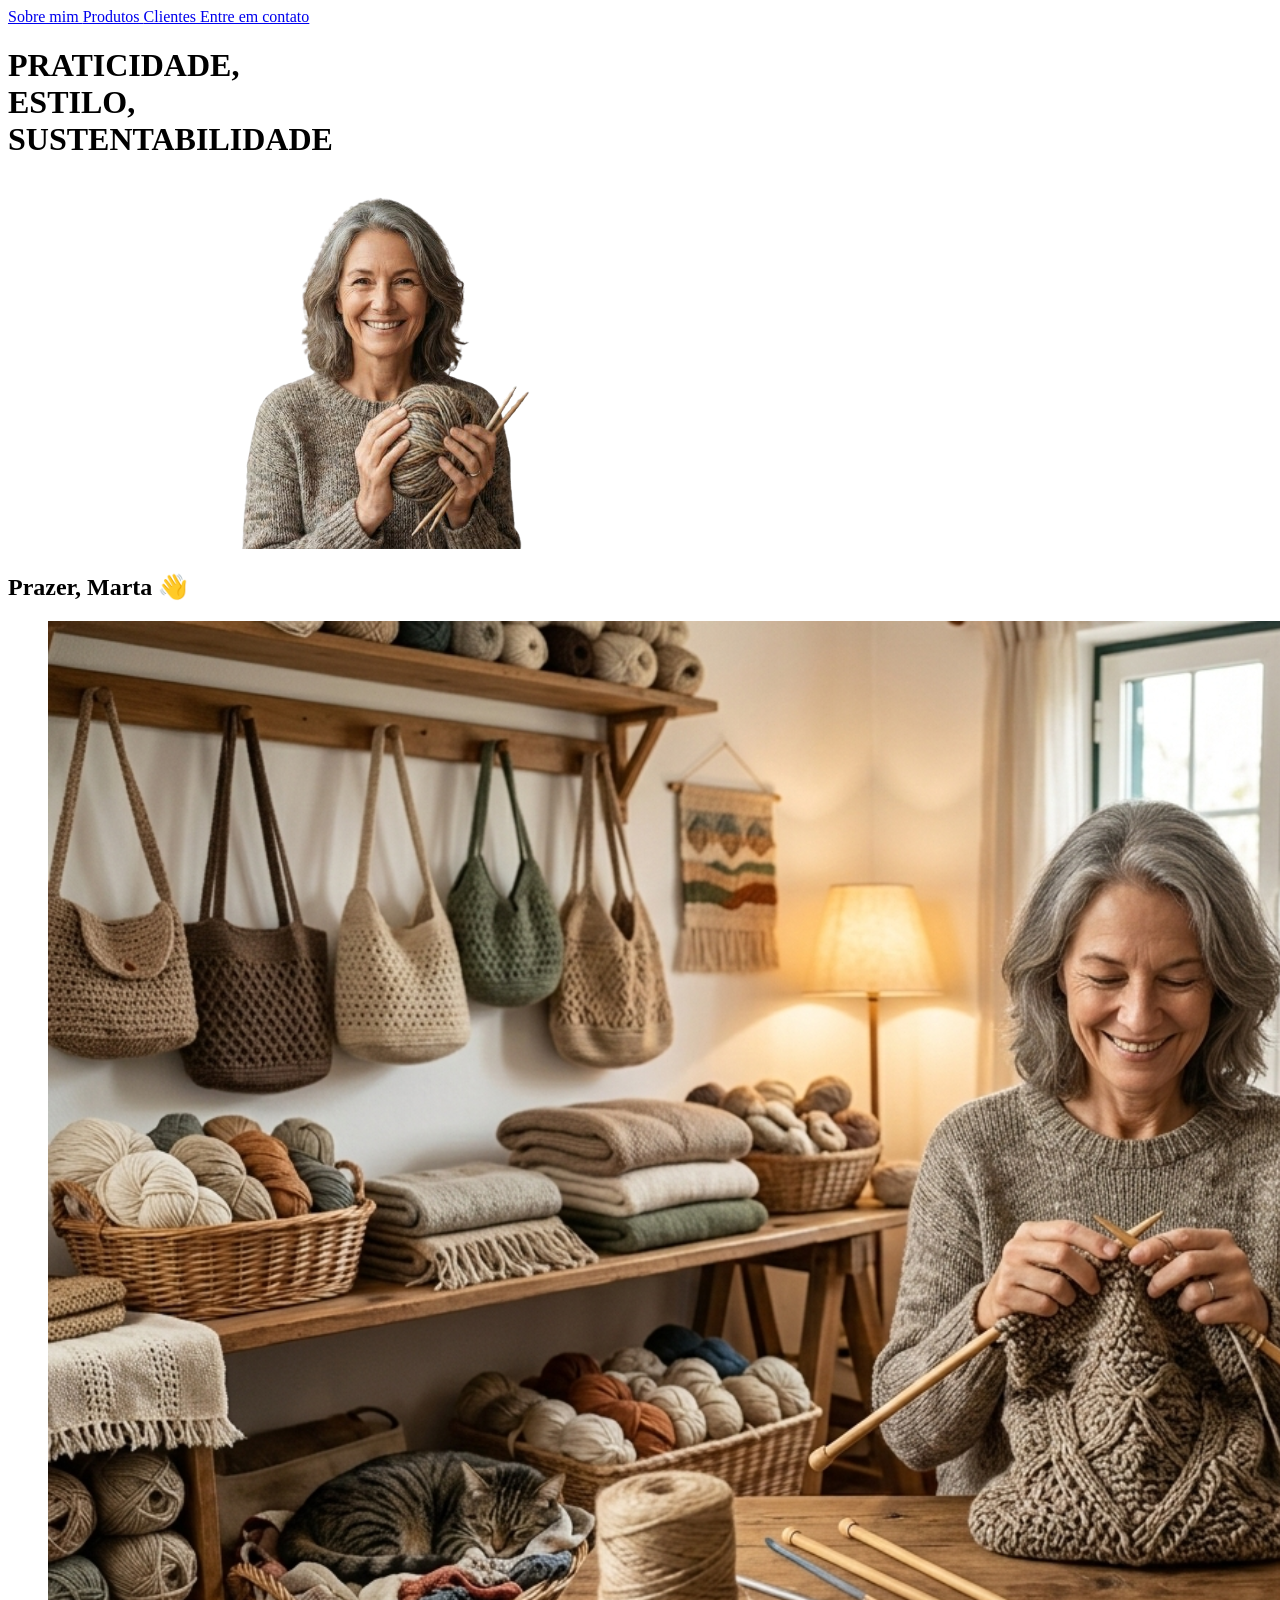
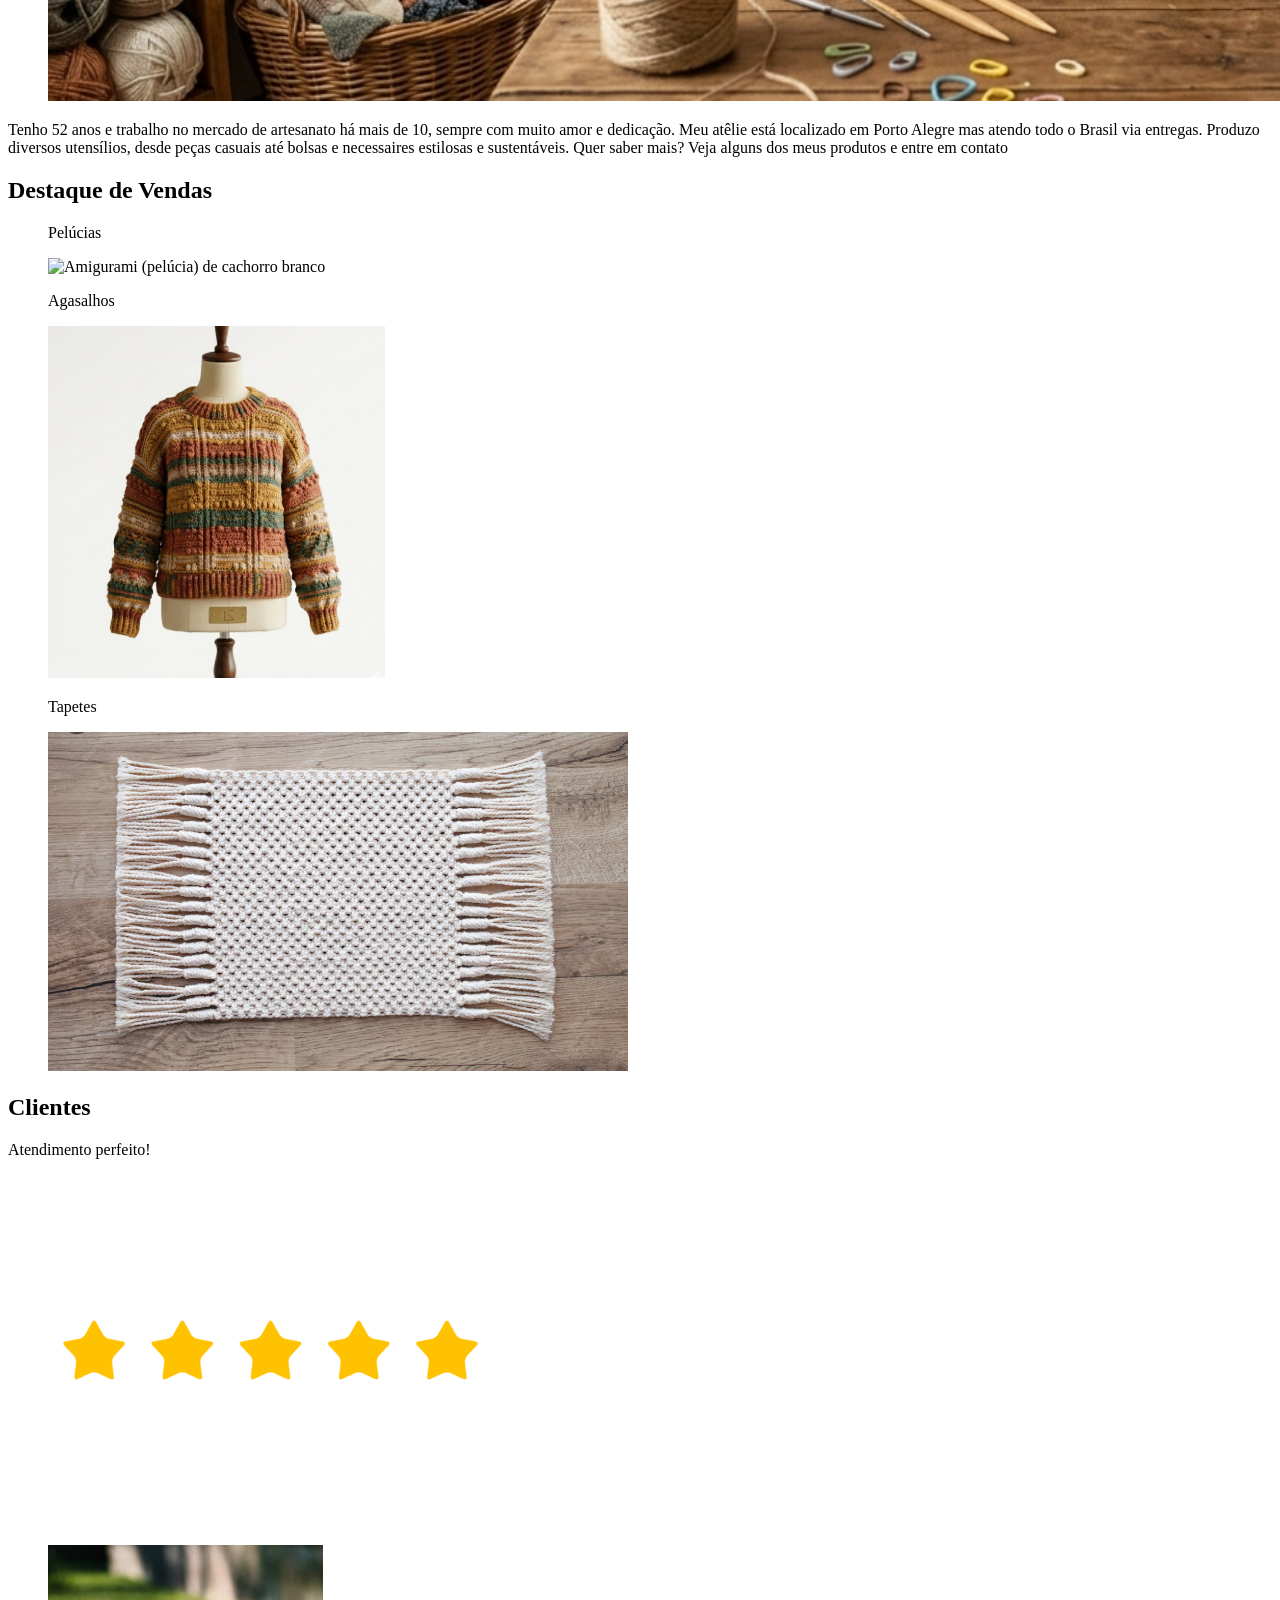
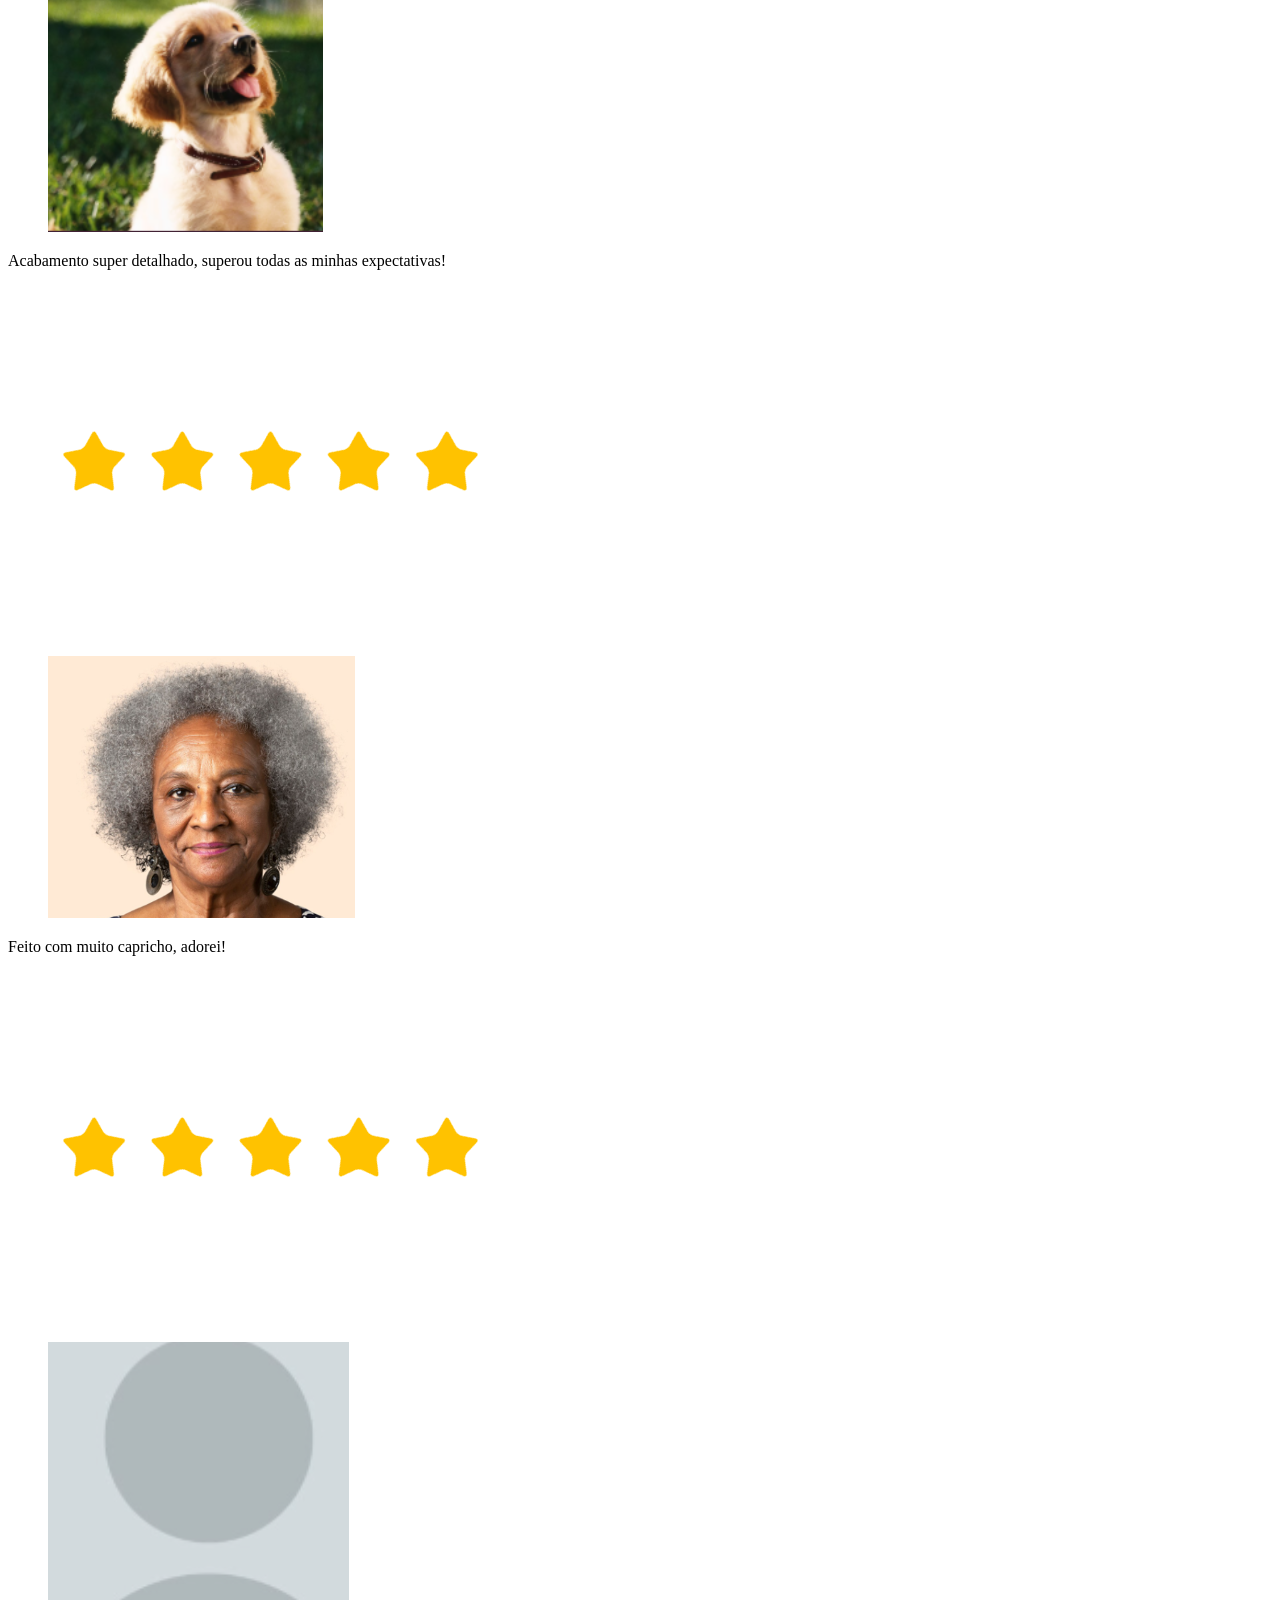
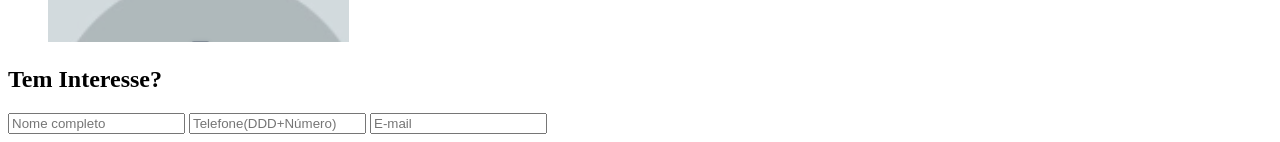
==== index.html @ ae4726f1 "Add files via upload" ====
<!DOCTYPE html>
<html lang="pt-br">
<head>
    <link rel="stylesheet" href="style.css">
    <meta charset="UTF-8">
    <meta name="viewport" content="width=device-width, initial-scale=1.0">
    <title>Site produtos Artesanais</title>
</head>
<body>
    <header class="opções">
        <nav class="menu">
            <a href="#sobre-mim"> Sobre mim </a>
            <a href="#produtos"> Produtos </a>
            <a href="#clientes"> Clientes </a>
            <a href="#contato"> Entre em contato </a>
        </nav>       
        <h1>PRATICIDADE,<br>
            ESTILO, <br>
            SUSTENTABILIDADE
        </h1>
    <figure>
        <img src="img/marta.png" 
        alt="Marta, senhora de idade de aproximadamente 50 anos, com um novelo de lã em mãos">
    </figure>
    </header>

    <section id="sobre-mim">
        <h1>Prazer, Marta 👋</h1>
        <figure>
            <img src="img/marta-atelie.png"
            alt="Marta, senhora de idade de aproximadamente 50 anos em seu atelie">
        </figure>
        <p>
            Tenho 52 anos e trabalho no mercado de artesanato há mais de 10, sempre com muito amor e dedicação.
            Meu atêlie está localizado em Porto Alegre mas atendo todo o Brasil via entregas.
            Produzo diversos utensílios, desde peças casuais até bolsas e necessaires estilosas e sustentáveis.
            Quer saber mais? Veja alguns dos meus produtos e entre em contato
        </p>
    </section>

    <section id="produtos">
        <h1>Destaque de Vendas</h1>
        <div>
            <figure>
                <p>Pelúcias</p>
                <img src="img/amigurumi.jpg" alt="Amigurami (pelúcia) de cachorro branco">
            </figure>
        </div>
        <div>
            <figure>
                <p>Agasalhos</p>
                <img src="img/sueter.png" alt="sueter de lã marrom, verde e branco, com algumas listras">
            </figure>
        </div>
        <div>
            <figure>
                <p>Tapetes</p>
                <img src="img/tapete.png" alt="tapete branco">
            </figure>
        </div>
    </section>

    <section id="clientes">
        <h1>Clientes</h1>
        <div>
           <p>Atendimento perfeito!</p>
           <img src="img/5 estrelas.png" alt="5 estrelas enfileiradas">
           <figure>
            <img src="img/cliente_1.png" alt="cachorro de pequeno porte com a lingua pra fora">
           </figure>
        </div>
        <div>
           <p>Acabamento super detalhado, superou todas as minhas expectativas!</p>
           <img src="img/5 estrelas.png" alt="5 estrelas enfileiradas">
           <figure>
            <img src="img/cliente_2.png" alt="senhora de idade negra, com cabelo branco sorrindo">
           </figure>
        </div>
           <p>Feito com muito capricho, adorei!</p>
           <img src="img/5 estrelas.png" alt="5 estrelas enfileiradas">
           <figure>
            <img src="img/cliente_3.png" alt="imagem de usuério desconhecido">
           </figure>
        <div>

        </div>
    </section>

    <section id="contato">
        <h1>Tem Interesse?</h1>
        <div>
        <form action="#">
        <input id="nome" type="text" placeholder="Nome completo">

        <input id="telefone" type="number" placeholder="Telefone(DDD+Número)">

        <input id="email" type="email" placeholder="E-mail">
        </form>
        </div>
    </section>
    
    <script src="main.js"></Script>
</body>
</html>
---- style.css ----
@import url('https://fonts.googleapis.com/css2?family=Poppins:ital,wght@0,100;0,200;0,300;0,400;0,500;0,600;0,700;0,800;0,900;1,100;1,200;1,300;1,400;1,500;1,600;1,700;1,800;1,900&display=swap');
@import url('https://fonts.cdnfonts.com/css/horizon-2');
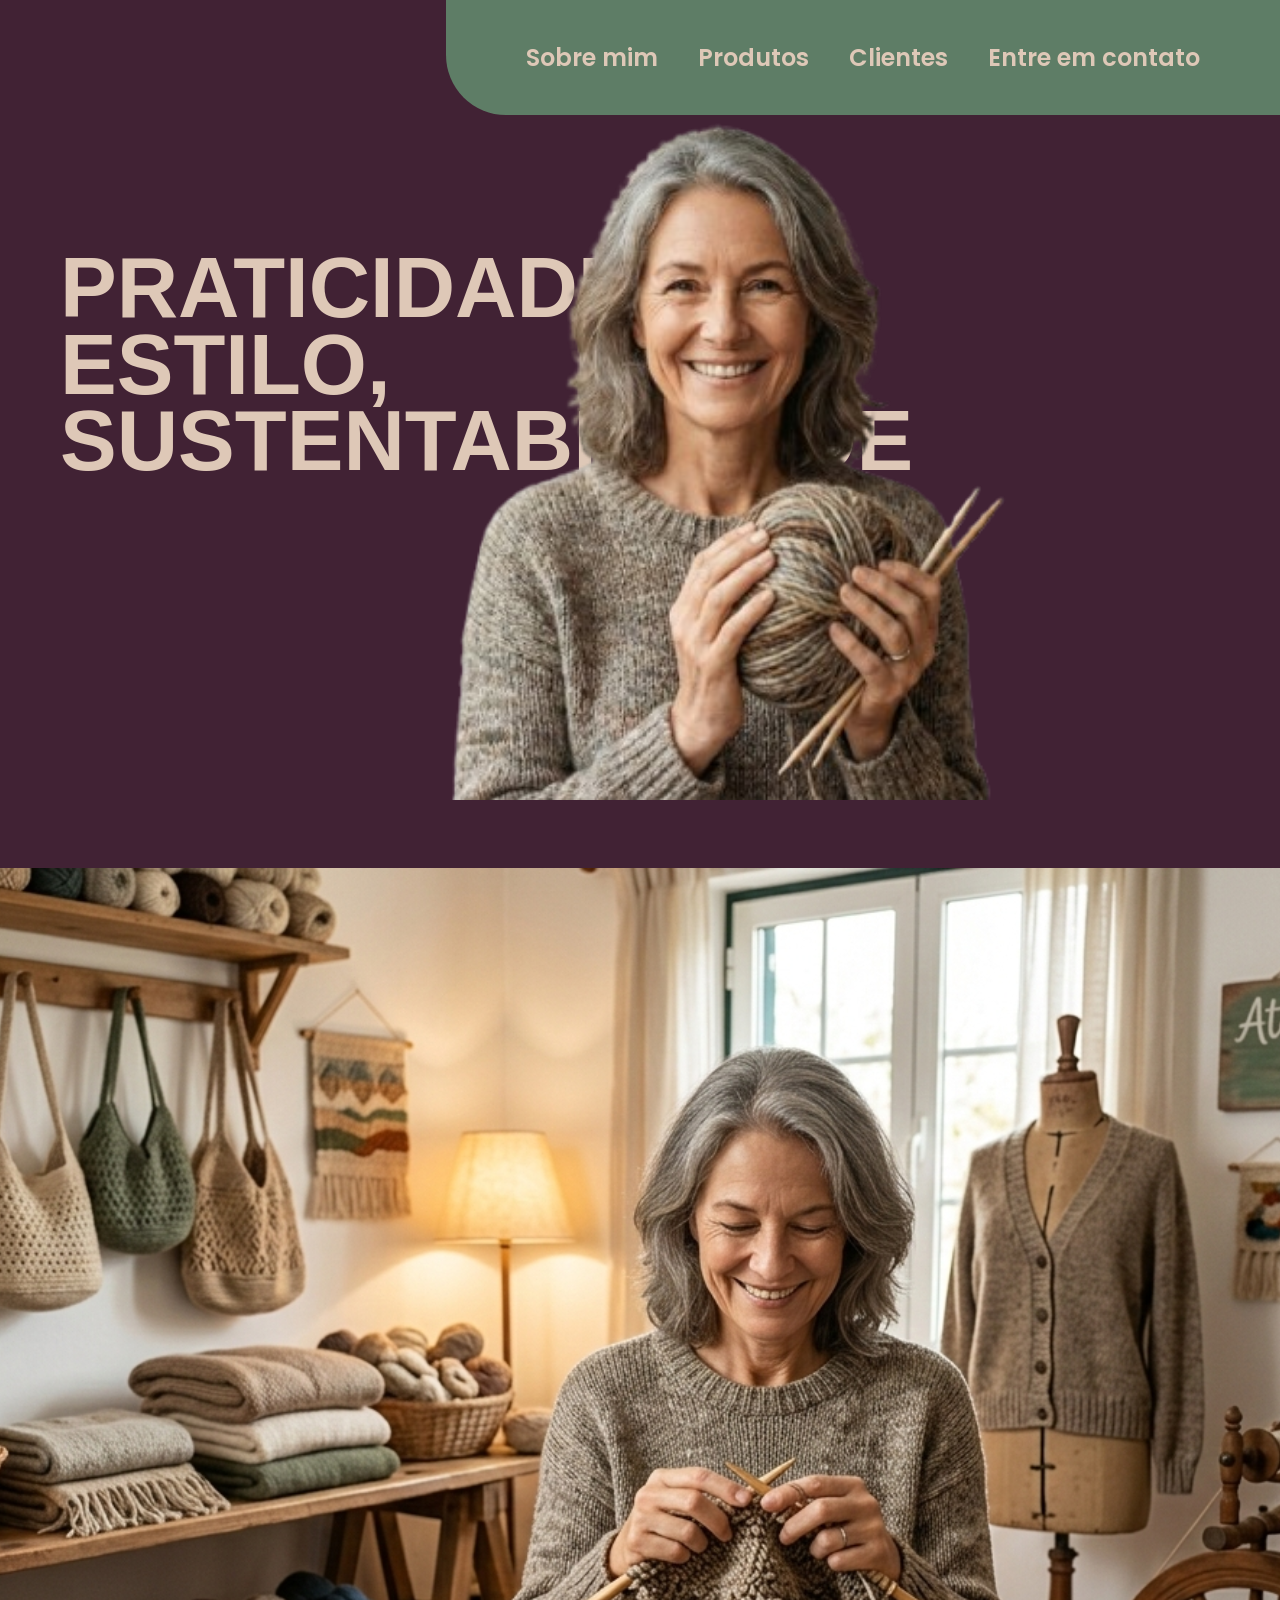
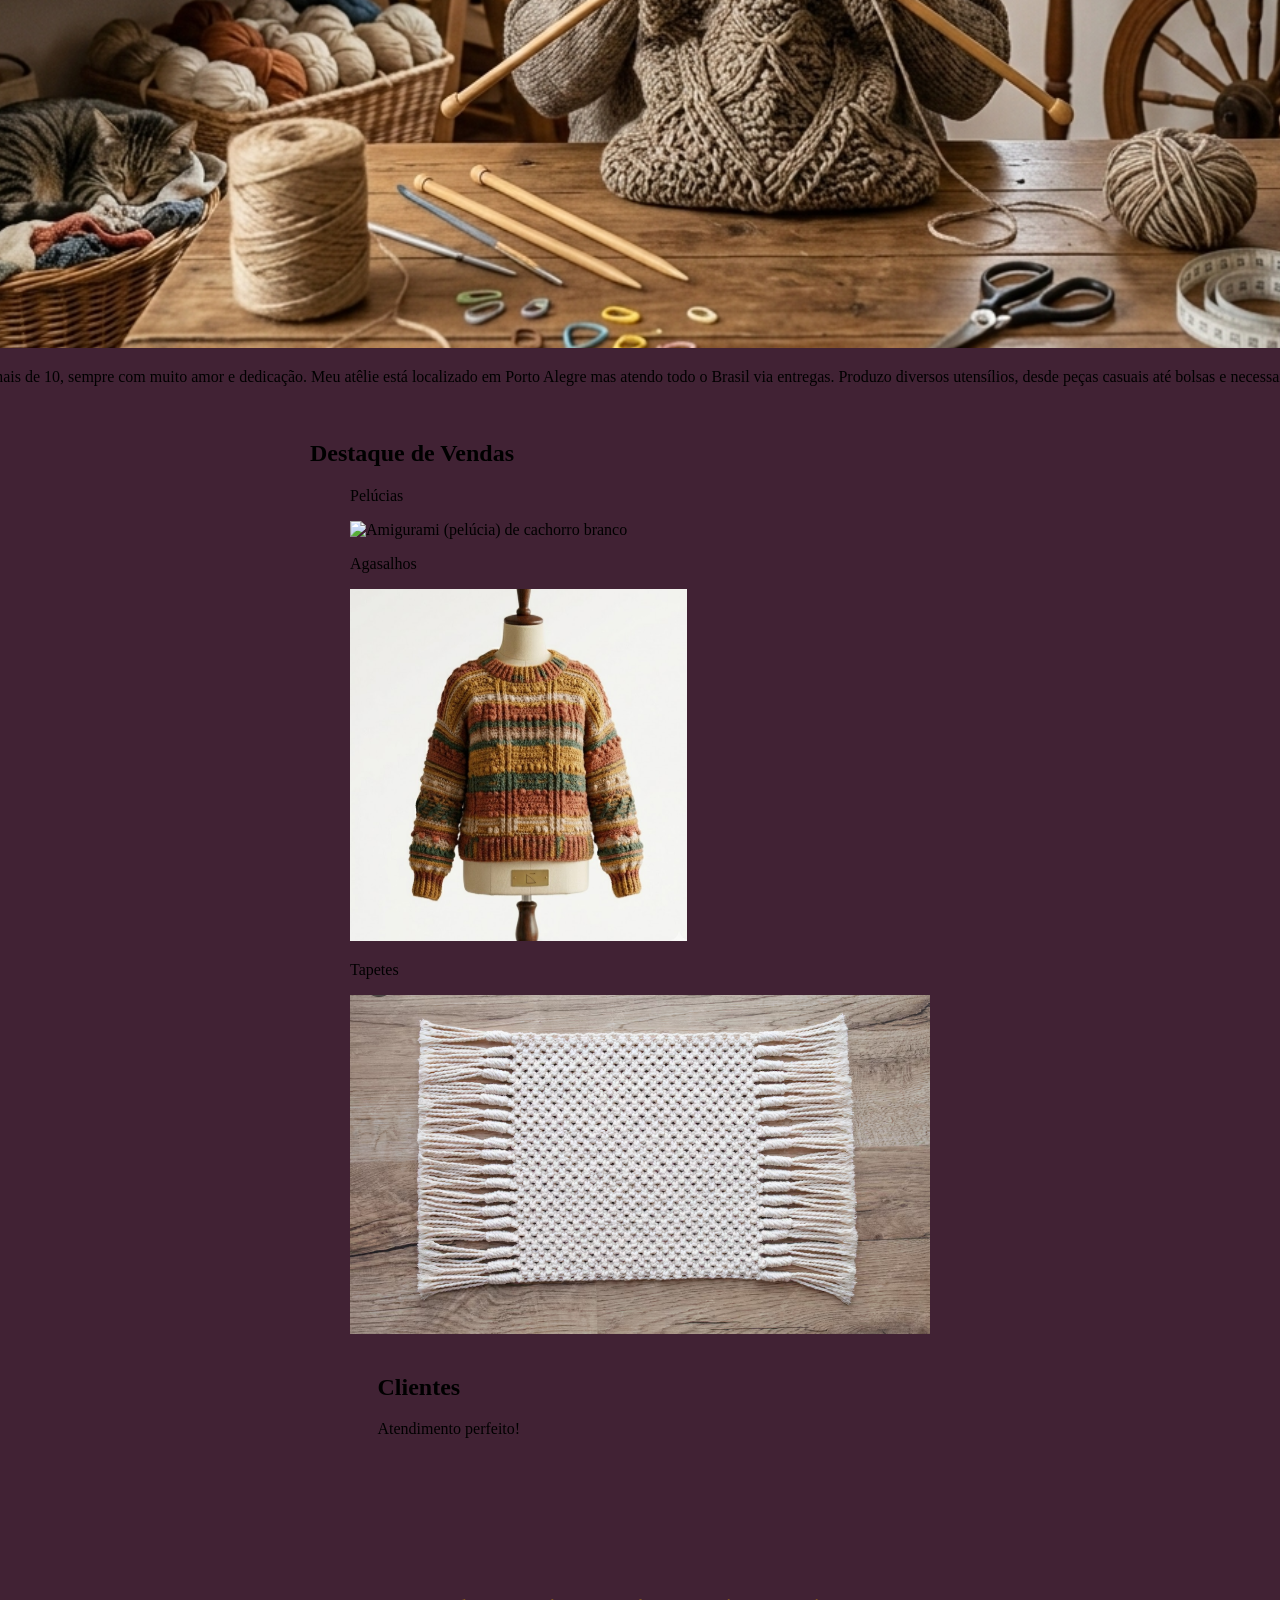
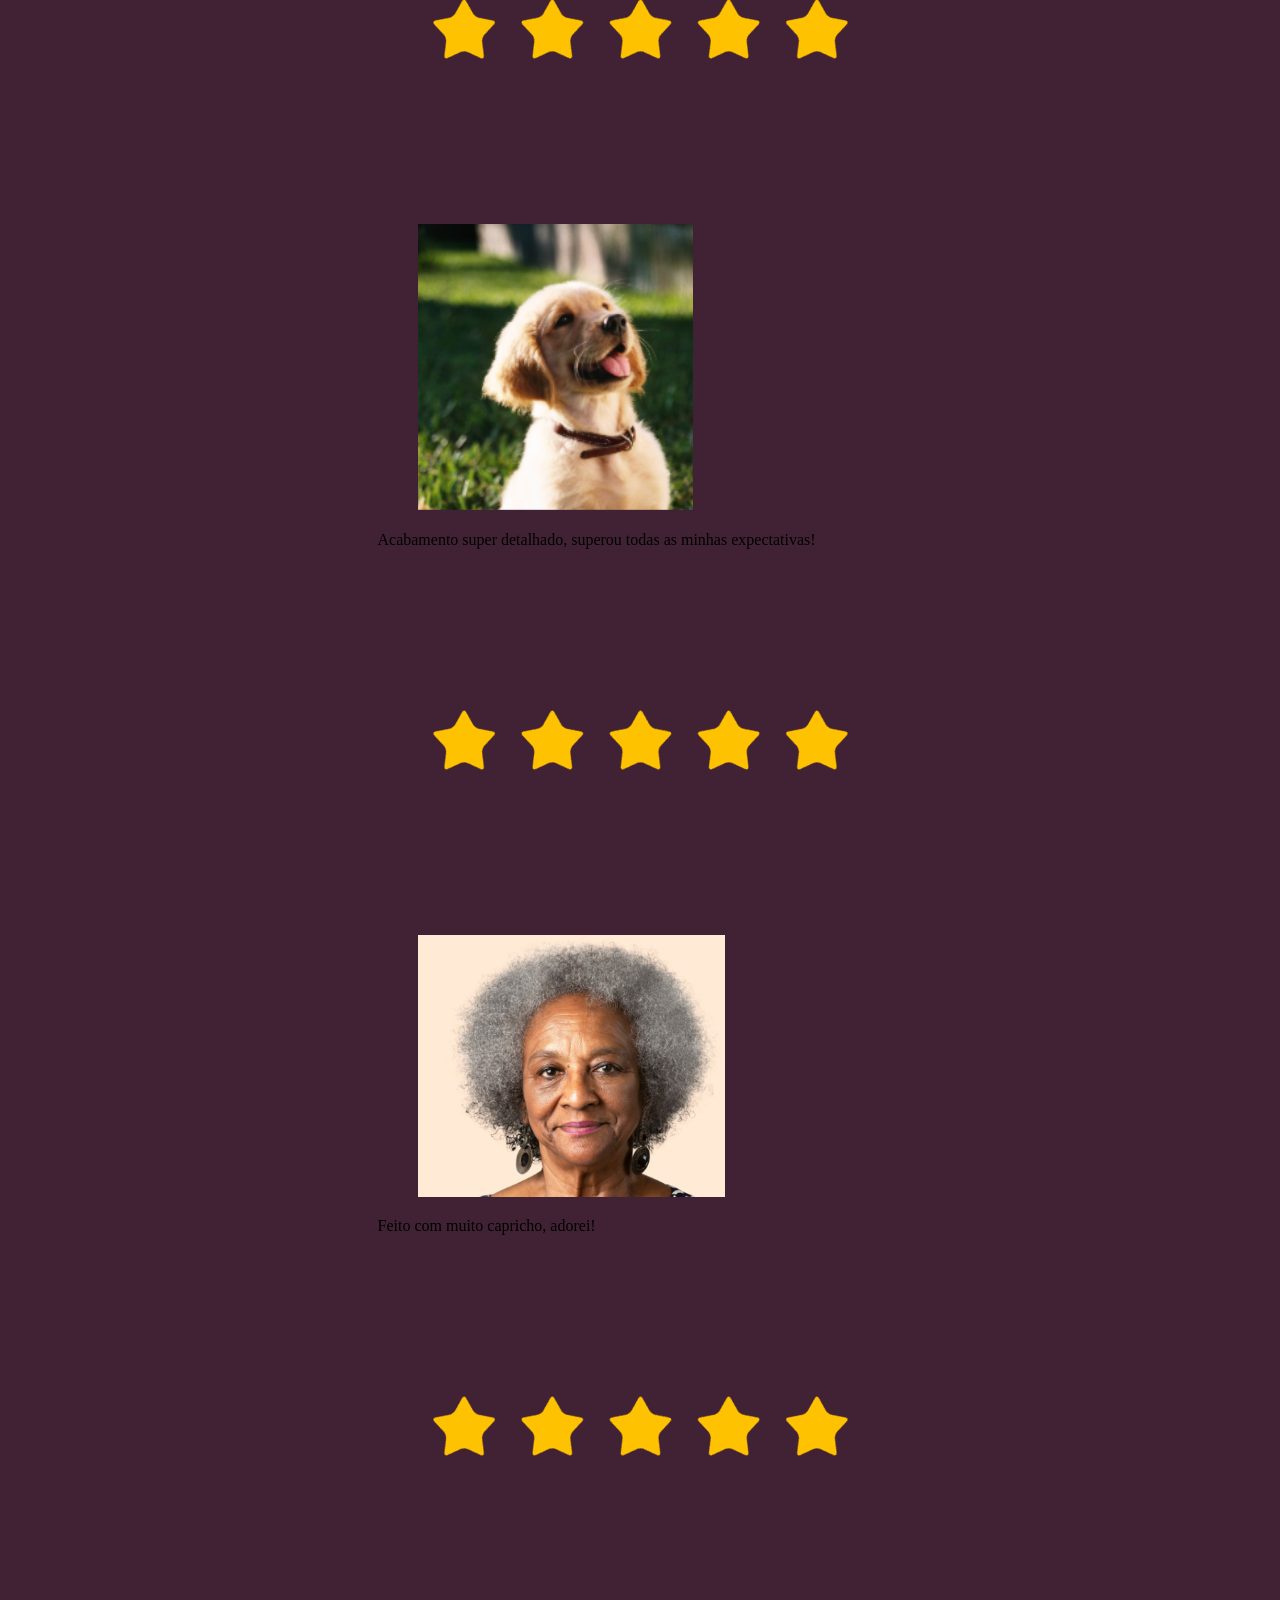
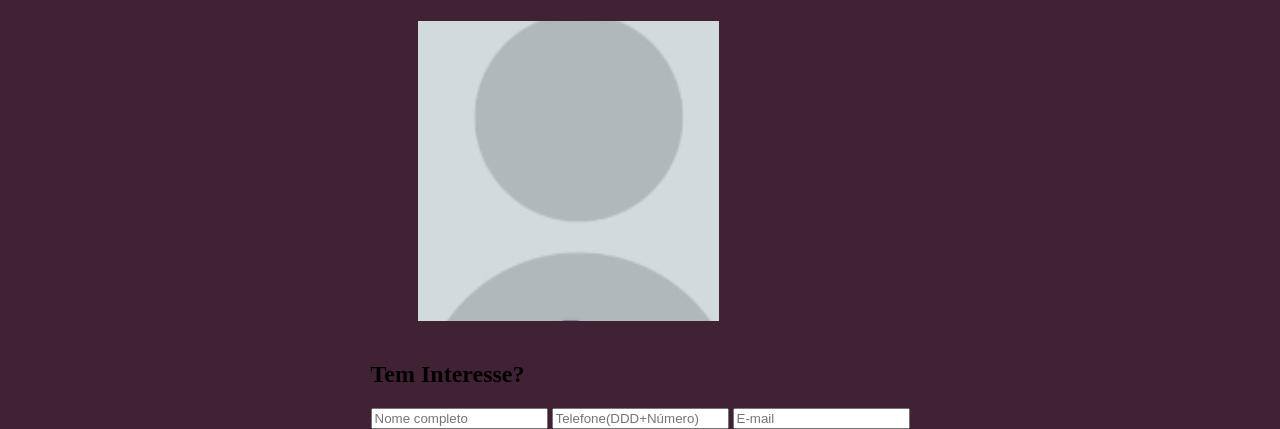
==== commit 5ab0f80e: "Update index.html Updated HTML structure and improved semantic elements." ====
--- a/index.html
+++ b/index.html
@@ -13,92 +13,95 @@
             <a href="#produtos"> Produtos </a>
             <a href="#clientes"> Clientes </a>
             <a href="#contato"> Entre em contato </a>
-        </nav>       
+        </nav>         
         <h1>PRATICIDADE,<br>
             ESTILO, <br>
             SUSTENTABILIDADE
         </h1>
-    <figure>
-        <img src="img/marta.png" 
-        alt="Marta, senhora de idade de aproximadamente 50 anos, com um novelo de lã em mãos">
-    </figure>
+        <figure>
+            <img src="img/marta.png" alt="Marta, senhora de idade de aproximadamente 50 anos, com um novelo de lã em mãos">
+        </figure>
     </header>
 
     <section id="sobre-mim">
-        <h1>Prazer, Marta 👋</h1>
-        <figure>
-            <img src="img/marta-atelie.png"
-            alt="Marta, senhora de idade de aproximadamente 50 anos em seu atelie">
-        </figure>
-        <p>
-            Tenho 52 anos e trabalho no mercado de artesanato há mais de 10, sempre com muito amor e dedicação.
-            Meu atêlie está localizado em Porto Alegre mas atendo todo o Brasil via entregas.
-            Produzo diversos utensílios, desde peças casuais até bolsas e necessaires estilosas e sustentáveis.
-            Quer saber mais? Veja alguns dos meus produtos e entre em contato
-        </p>
+        <div> 
+            <h2>Prazer, Marta 👋</h2>
+            <figure>
+                <img src="img/marta-atelie.png" alt="Marta, senhora de idade de aproximadamente 50 anos em seu atelie">
+            </figure>
+            <p>
+                Tenho 52 anos e trabalho no mercado de artesanato há mais de 10, sempre com muito amor e dedicação. 
+                Meu atêlie está localizado em Porto Alegre mas atendo todo o Brasil via entregas. 
+                Produzo diversos utensílios, desde peças casuais até bolsas e necessaires estilosas e sustentáveis. 
+                Quer saber mais? Veja alguns dos meus produtos e entre em contato.
+            </p>
+        </div>
     </section>
 
     <section id="produtos">
-        <h1>Destaque de Vendas</h1>
-        <div>
-            <figure>
-                <p>Pelúcias</p>
-                <img src="img/amigurumi.jpg" alt="Amigurami (pelúcia) de cachorro branco">
-            </figure>
-        </div>
-        <div>
-            <figure>
-                <p>Agasalhos</p>
-                <img src="img/sueter.png" alt="sueter de lã marrom, verde e branco, com algumas listras">
-            </figure>
-        </div>
-        <div>
-            <figure>
-                <p>Tapetes</p>
-                <img src="img/tapete.png" alt="tapete branco">
-            </figure>
+        <h2>Destaque de Vendas</h2>
+        <div class="container-produtos"> 
+            <div>
+                <figure>
+                    <p>Pelúcias</p>
+                    <img src="img/amigurumi.jpg" alt="Amigurami (pelúcia) de cachorro branco">
+                </figure>
+            </div>
+            <div>
+                <figure>
+                    <p>Agasalhos</p>
+                    <img src="img/sueter.png" alt="sueter de lã marrom, verde e branco, com algumas listras">
+                </figure>
+            </div>
+            <div>
+                <figure>
+                    <p>Tapetes</p>
+                    <img src="img/tapete.png" alt="tapete branco">
+                </figure>
+            </div>
         </div>
     </section>
 
     <section id="clientes">
-        <h1>Clientes</h1>
-        <div>
-           <p>Atendimento perfeito!</p>
-           <img src="img/5 estrelas.png" alt="5 estrelas enfileiradas">
-           <figure>
-            <img src="img/cliente_1.png" alt="cachorro de pequeno porte com a lingua pra fora">
-           </figure>
-        </div>
-        <div>
-           <p>Acabamento super detalhado, superou todas as minhas expectativas!</p>
-           <img src="img/5 estrelas.png" alt="5 estrelas enfileiradas">
-           <figure>
-            <img src="img/cliente_2.png" alt="senhora de idade negra, com cabelo branco sorrindo">
-           </figure>
-        </div>
-           <p>Feito com muito capricho, adorei!</p>
-           <img src="img/5 estrelas.png" alt="5 estrelas enfileiradas">
-           <figure>
-            <img src="img/cliente_3.png" alt="imagem de usuério desconhecido">
-           </figure>
-        <div>
+        <h2>Clientes</h2>
+        <div class="container-depoimentos">
+            <div class="card-cliente">
+               <p>Atendimento perfeito!</p>
+               <img src="img/5 estrelas.png" alt="5 estrelas enfileiradas">
+               <figure>
+                <img src="img/cliente_1.png" alt="cachorro de pequeno porte com a lingua pra fora">
+               </figure>
+            </div>
 
+            <div class="card-cliente">
+               <p>Acabamento super detalhado, superou todas as minhas expectativas!</p>
+               <img src="img/5 estrelas.png" alt="5 estrelas enfileiradas">
+               <figure>
+                <img src="img/cliente_2.png" alt="senhora de idade negra, com cabelo branco sorrindo">
+               </figure>
+            </div>
+
+            <div class="card-cliente">
+               <p>Feito com muito capricho, adorei!</p>
+               <img src="img/5 estrelas.png" alt="5 estrelas enfileiradas">
+               <figure>
+                <img src="img/cliente_3.png" alt="imagem de usuério desconhecido">
+               </figure>
+            </div>
         </div>
     </section>
 
     <section id="contato">
         <h1>Tem Interesse?</h1>
         <div>
-        <form action="#">
-        <input id="nome" type="text" placeholder="Nome completo">
-
-        <input id="telefone" type="number" placeholder="Telefone(DDD+Número)">
-
-        <input id="email" type="email" placeholder="E-mail">
-        </form>
+            <form action="#">
+                <input id="nome" type="text" placeholder="Nome completo">
+                <input id="telefone" type="number" placeholder="Telefone(DDD+Número)">
+                <input id="email" type="email" placeholder="E-mail">
+            </form>
         </div>
     </section>
     
-    <script src="main.js"></Script>
+    <script src="main.js"></script>
 </body>
-</html>+</html>
--- a/style.css
+++ b/style.css
@@ -1,3 +1,64 @@
 @import url('https://fonts.googleapis.com/css2?family=Poppins:ital,wght@0,100;0,200;0,300;0,400;0,500;0,600;0,700;0,800;0,900;1,100;1,200;1,300;1,400;1,500;1,600;1,700;1,800;1,900&display=swap');
 @import url('https://fonts.cdnfonts.com/css/horizon-2');
 
+ /* Entrada do site-- Alexia: ainda quebrei minha cabeça tentando centralizar a imagem, mas acho que é isso-- */
+body {
+    background-color: #412234;
+    margin: 0;
+    display: flex;
+    flex-direction: column;
+    align-items: center;
+}
+
+.menu {
+    background-color: #5E7D66;
+    padding: 40px 80px; 
+    border-radius: 0 0 0 60px;
+    position: absolute;
+    top: 0;
+    right: 0;
+    display: flex;
+    gap: 40px;
+    z-index: 10;
+}
+
+.menu a {
+    color: #dec8b7; 
+    text-decoration: none;
+    font-family: 'Poppins', sans-serif;
+    font-size: 24px;
+    font-weight: 600;
+}
+
+header {
+    width: 100%;
+    height: 800px;
+    display: flex;
+    flex-direction: column;
+    align-items: flex-start;
+    justify-content: flex-start;
+    box-sizing: border-box;
+    position: relative;
+    overflow: hidden;
+}
+
+header h1 {
+    color: #dec8b7;
+    font-family: 'Poppins', sans-serif;
+    font-size: 85px;
+    font-weight: 900;
+    line-height: 0.9;
+    text-transform: uppercase;
+    text-align: left;
+    margin-top: 250px;
+    margin-left: 60px;
+    position: relative;
+}
+
+header figure img {
+    position: absolute;
+    bottom: 0; 
+    right: -100px; 
+    width: 1300px;
+    height: auto;
+}
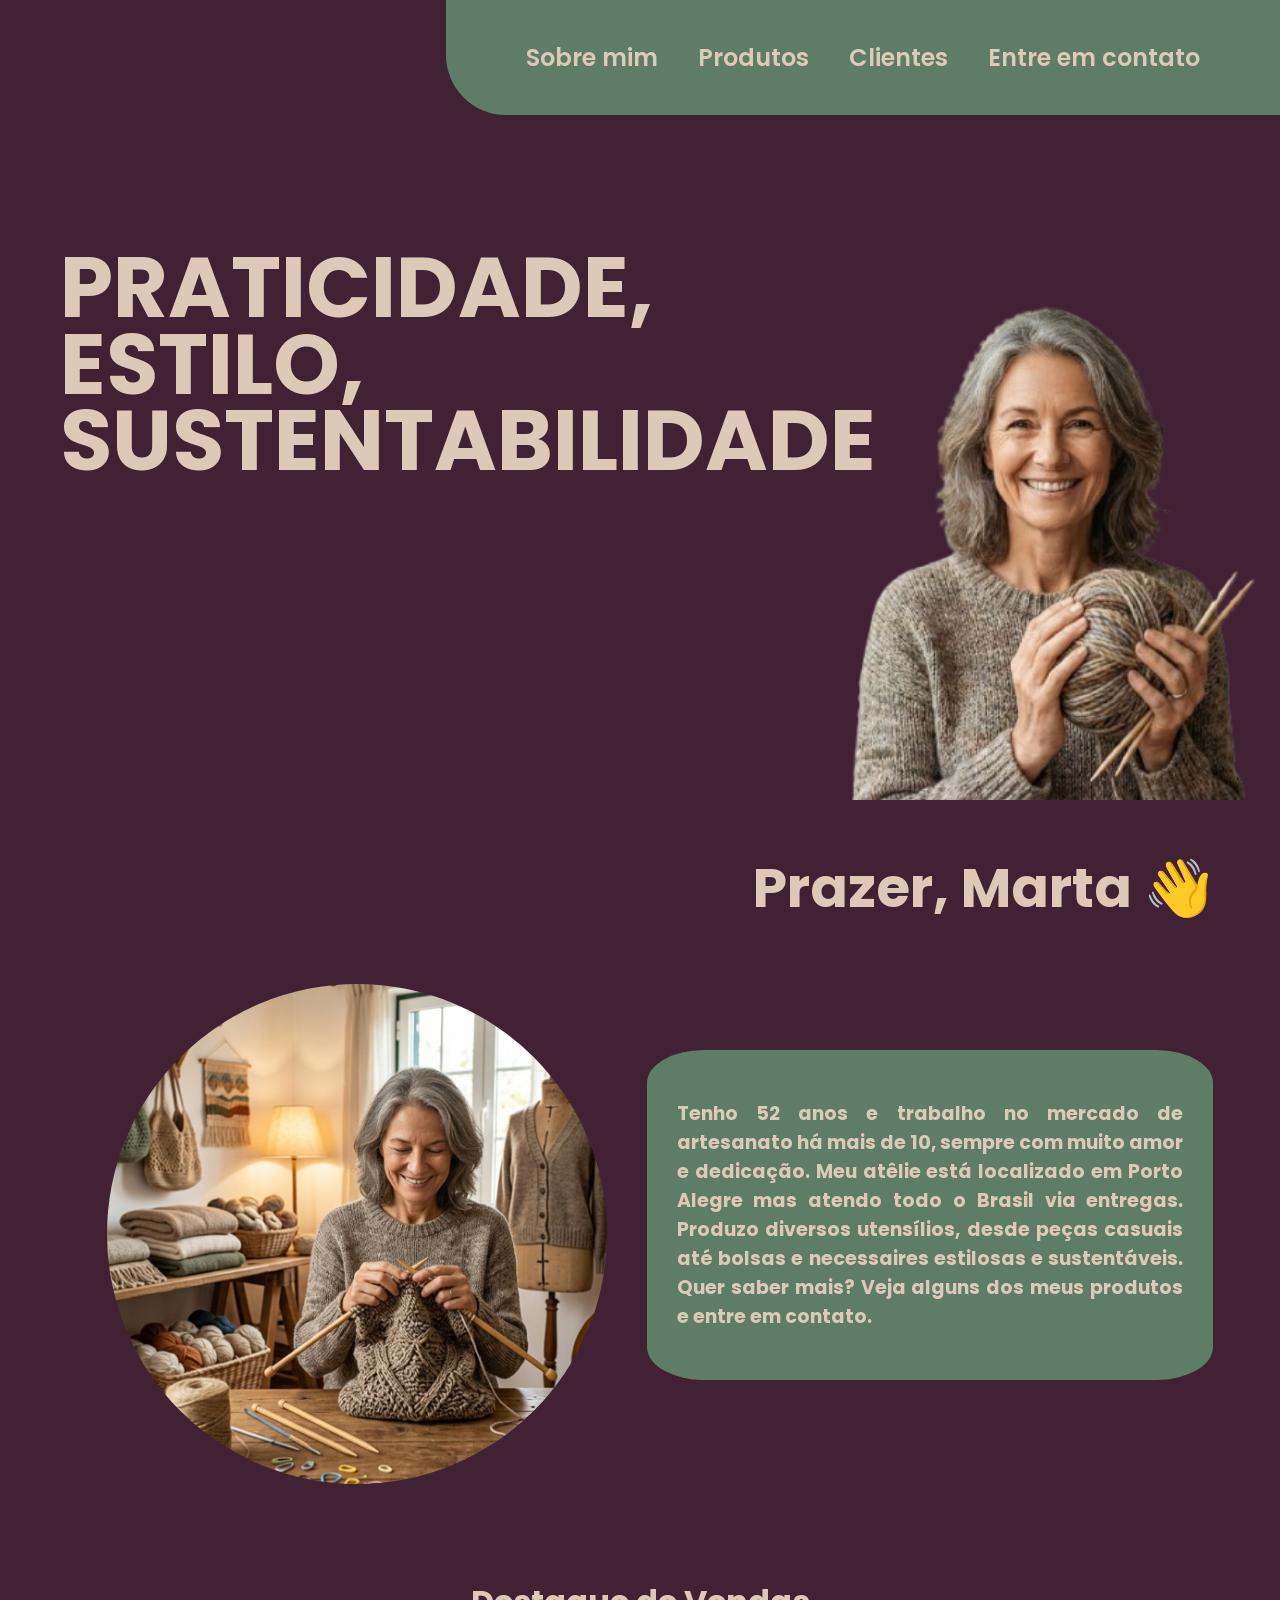
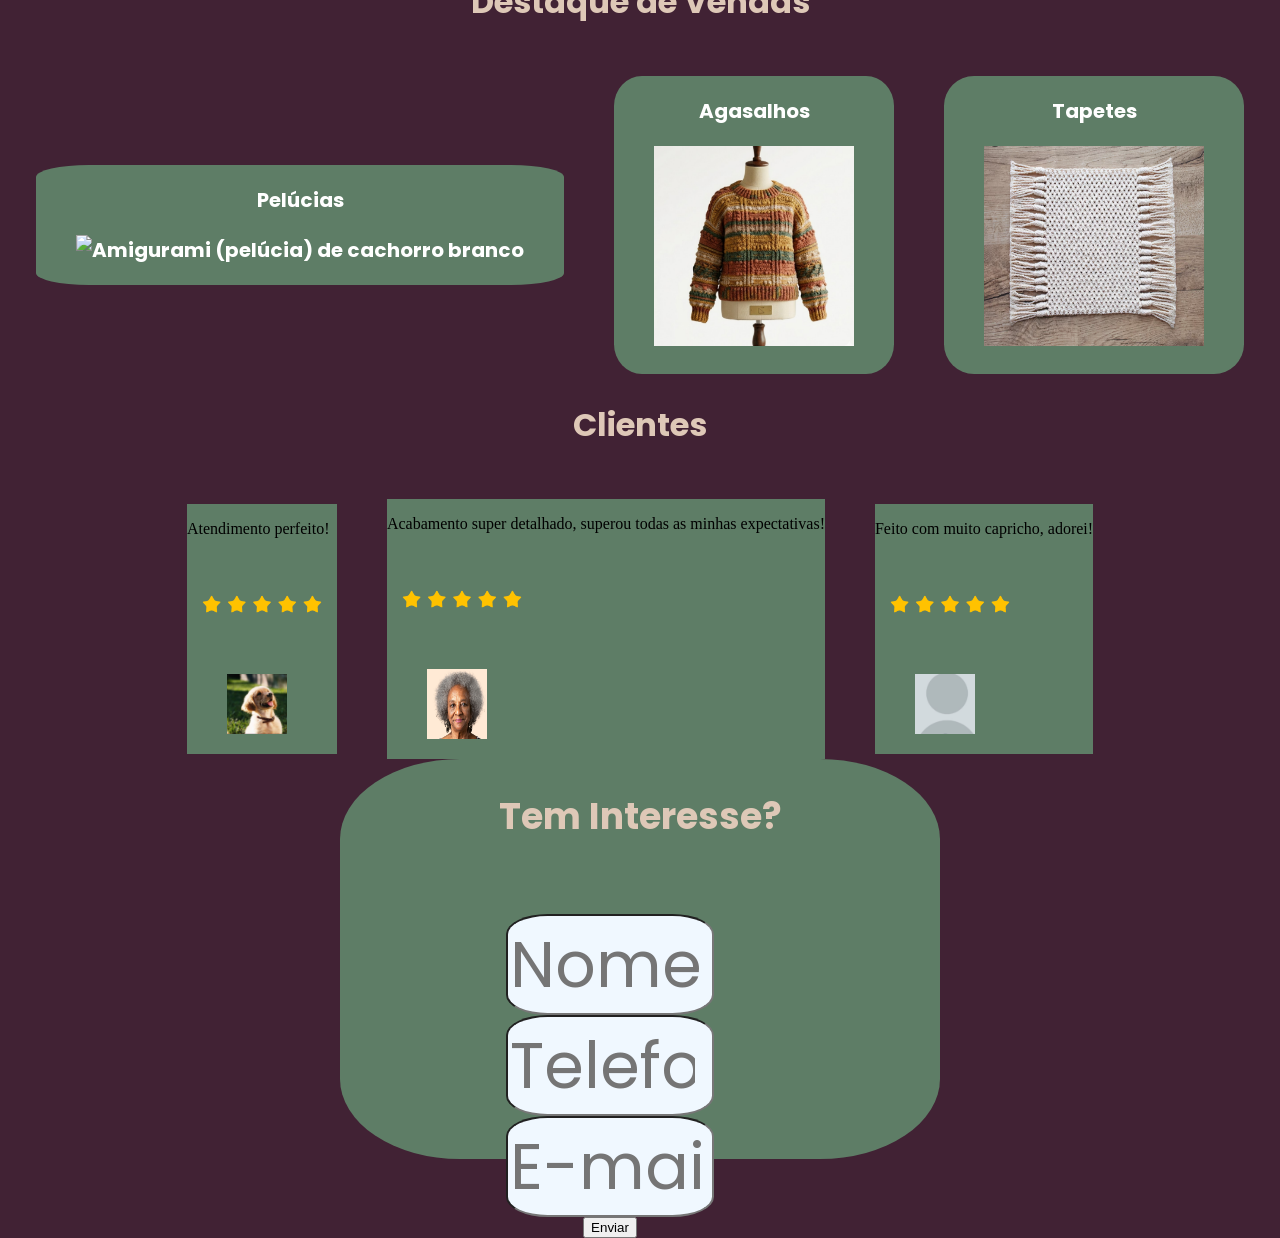
==== commit e48cdb19: "Aula(17/03) - CSS" ====
--- a/index.html
+++ b/index.html
@@ -1,11 +1,13 @@
 <!DOCTYPE html>
 <html lang="pt-br">
+
 <head>
     <link rel="stylesheet" href="style.css">
     <meta charset="UTF-8">
     <meta name="viewport" content="width=device-width, initial-scale=1.0">
     <title>Site produtos Artesanais</title>
 </head>
+
 <body>
     <header class="opções">
         <nav class="menu">
@@ -13,80 +15,87 @@
             <a href="#produtos"> Produtos </a>
             <a href="#clientes"> Clientes </a>
             <a href="#contato"> Entre em contato </a>
-        </nav>         
+        </nav>
         <h1>PRATICIDADE,<br>
             ESTILO, <br>
             SUSTENTABILIDADE
         </h1>
         <figure>
-            <img src="img/marta.png" alt="Marta, senhora de idade de aproximadamente 50 anos, com um novelo de lã em mãos">
+            <img src="img/marta.png"
+                alt="Marta, senhora de idade de aproximadamente 50 anos, com um novelo de lã em mãos">
         </figure>
     </header>
 
-    <section id="sobre-mim">
-        <div> 
-            <h2>Prazer, Marta 👋</h2>
-            <figure>
-                <img src="img/marta-atelie.png" alt="Marta, senhora de idade de aproximadamente 50 anos em seu atelie">
-            </figure>
-            <p>
-                Tenho 52 anos e trabalho no mercado de artesanato há mais de 10, sempre com muito amor e dedicação. 
-                Meu atêlie está localizado em Porto Alegre mas atendo todo o Brasil via entregas. 
-                Produzo diversos utensílios, desde peças casuais até bolsas e necessaires estilosas e sustentáveis. 
-                Quer saber mais? Veja alguns dos meus produtos e entre em contato.
-            </p>
+    <section id="sobre-mim">    
+        <h2 id="saudacoes">Prazer, Marta 👋</h2>
+        <div id="box-sobre-mim">
+            <div>
+                <figure>
+                    <img src="img/marta-atelie.png" alt="Marta, senhora de idade de aproximadamente 50 anos em seu atelie">
+                </figure>
+            </div>
+            <div id="pitch">
+                <p>
+                    Tenho 52 anos e trabalho no mercado de artesanato há mais de 10, sempre com muito amor e dedicação.
+                    Meu atêlie está localizado em Porto Alegre mas atendo todo o Brasil via entregas.
+                    Produzo diversos utensílios, desde peças casuais até bolsas e necessaires estilosas e sustentáveis.
+                    Quer saber mais? Veja alguns dos meus produtos e entre em contato.
+                </p>
+            </div>
         </div>
     </section>
 
     <section id="produtos">
-        <h2>Destaque de Vendas</h2>
-        <div class="container-produtos"> 
-            <div>
+        <h2 class="vendas">Destaque de Vendas</h2>
+        <div id="container-produtos">
+            <div class="card-produtos">
                 <figure>
                     <p>Pelúcias</p>
-                    <img src="img/amigurumi.jpg" alt="Amigurami (pelúcia) de cachorro branco">
+                    <img id="pelucia" src="img/amigurumi.jpg" alt="Amigurami (pelúcia) de cachorro branco">
                 </figure>
             </div>
-            <div>
+
+            <div class="card-produtos">
                 <figure>
                     <p>Agasalhos</p>
-                    <img src="img/sueter.png" alt="sueter de lã marrom, verde e branco, com algumas listras">
+                    <img id="blusa" src="img/sueter.png" alt="sueter de lã marrom, verde e branco, com algumas listras">
                 </figure>
             </div>
-            <div>
+            
+            <div class="card-produtos">
                 <figure>
                     <p>Tapetes</p>
-                    <img src="img/tapete.png" alt="tapete branco">
+                    <img id="tapete" src="img/tapete.png" alt="tapete branco">
                 </figure>
             </div>
         </div>
     </section>
 
     <section id="clientes">
-        <h2>Clientes</h2>
-        <div class="container-depoimentos">
-            <div class="card-cliente">
-               <p>Atendimento perfeito!</p>
-               <img src="img/5 estrelas.png" alt="5 estrelas enfileiradas">
-               <figure>
-                <img src="img/cliente_1.png" alt="cachorro de pequeno porte com a lingua pra fora">
-               </figure>
+        <h2 class="vendas">Clientes</h2>
+        <div id="container-depoimentos">
+            <div class="card-clientes">
+                <p>Atendimento perfeito!</p>
+                <img class="estrelas" src="img/5 estrelas.png" alt="5 estrelas enfileiradas">
+                <figure>
+                    <img id="cachorro" src="img/cliente_1.png" alt="cachorro de pequeno porte com a lingua pra fora">
+                </figure>
             </div>
 
-            <div class="card-cliente">
-               <p>Acabamento super detalhado, superou todas as minhas expectativas!</p>
-               <img src="img/5 estrelas.png" alt="5 estrelas enfileiradas">
-               <figure>
-                <img src="img/cliente_2.png" alt="senhora de idade negra, com cabelo branco sorrindo">
-               </figure>
+            <div class="card-clientes">
+                <p>Acabamento super detalhado, superou todas as minhas expectativas!</p>
+                <img class="estrelas" src="img/5 estrelas.png" alt="5 estrelas enfileiradas">
+                <figure>
+                    <img id="senhora" src="img/cliente_2.png" alt="senhora de idade, negra, com cabelo branco sorrindo">
+                </figure>
             </div>
 
-            <div class="card-cliente">
-               <p>Feito com muito capricho, adorei!</p>
-               <img src="img/5 estrelas.png" alt="5 estrelas enfileiradas">
-               <figure>
-                <img src="img/cliente_3.png" alt="imagem de usuério desconhecido">
-               </figure>
+            <div class="card-clientes">
+                <p>Feito com muito capricho, adorei!</p>
+                <img class="estrelas" src="img/5 estrelas.png" alt="5 estrelas enfileiradas">
+                <figure>
+                    <img id="desconhecido" src="img/cliente_3.png" alt="imagem de usuério desconhecido">
+                </figure>
             </div>
         </div>
     </section>
@@ -98,10 +107,12 @@
                 <input id="nome" type="text" placeholder="Nome completo">
                 <input id="telefone" type="number" placeholder="Telefone(DDD+Número)">
                 <input id="email" type="email" placeholder="E-mail">
+                <button>Enviar</button>
             </form>
         </div>
     </section>
-    
+
     <script src="main.js"></script>
 </body>
-</html>
+
+</html>
--- a/style.css
+++ b/style.css
@@ -1,7 +1,6 @@
 @import url('https://fonts.googleapis.com/css2?family=Poppins:ital,wght@0,100;0,200;0,300;0,400;0,500;0,600;0,700;0,800;0,900;1,100;1,200;1,300;1,400;1,500;1,600;1,700;1,800;1,900&display=swap');
-@import url('https://fonts.cdnfonts.com/css/horizon-2');
-
- /* Entrada do site-- Alexia: ainda quebrei minha cabeça tentando centralizar a imagem, mas acho que é isso-- */
+
+/* Entrada do site-- Alexia: ainda quebrei minha cabeça tentando centralizar a imagem, mas acho que é isso-- */
 body {
     background-color: #412234;
     margin: 0;
@@ -12,7 +11,7 @@
 
 .menu {
     background-color: #5E7D66;
-    padding: 40px 80px; 
+    padding: 40px 80px;
     border-radius: 0 0 0 60px;
     position: absolute;
     top: 0;
@@ -23,7 +22,7 @@
 }
 
 .menu a {
-    color: #dec8b7; 
+    color: #dec8b7;
     text-decoration: none;
     font-family: 'Poppins', sans-serif;
     font-size: 24px;
@@ -46,19 +45,170 @@
     color: #dec8b7;
     font-family: 'Poppins', sans-serif;
     font-size: 85px;
-    font-weight: 900;
+    font-weight: 700;
     line-height: 0.9;
     text-transform: uppercase;
     text-align: left;
     margin-top: 250px;
     margin-left: 60px;
-    position: relative;
 }
 
 header figure img {
     position: absolute;
-    bottom: 0; 
-    right: -100px; 
-    width: 1300px;
+    bottom: 0;
+    right: -250px;
+    width: 950px;
     height: auto;
 }
+
+/* Apresentação da Marta   */
+
+#box-sobre-mim {
+    display: flex;
+    flex-direction: row;
+}
+
+h2 {
+    color: #dec8b7;
+    font-family: 'Poppins', sans-serif;
+}
+
+#box-sobre-mim,
+#saudacoes {
+    font-size: 55px;
+    text-align: right;
+    margin-bottom: 0;
+    align-items: center;
+}
+
+#sobre-mim figure img {
+    width: 500px;
+    height: 500px;
+    right: 500px;
+    border-radius: 50%;
+    object-fit: cover;
+}
+
+#pitch {
+    font-family: 'Poppins', sans-serif;
+    font-size: 19px;
+    text-align: justify;
+    color: #dec8b7;
+    background-color: #5E7D66;
+    width: 380pt;
+    padding: 30px;
+    margin-bottom: 50px;
+    border-radius: 10%;
+    font-weight: bold;
+}
+
+/* Fechamento da apresentação  */
+
+/* Produtos  */
+
+.vendas {
+    font-size: 32px;
+    text-align: center;
+    margin-bottom: 50px;
+}
+
+#container-produtos, #container-depoimentos {
+    display: flex;
+    flex-direction: row;
+    justify-content: center;
+    align-items: center;
+    gap: 50px;
+
+}
+
+.card-produtos {
+    color: #fff;
+    font-family: 'Poppins', sans-serif;
+    font-size: 20px;
+    font-weight: bold;
+    text-align: center;
+    background-color: #5E7D66;
+    border-radius: 10%;
+}
+
+.card-clientes {
+    background-color:#5E7D66;
+}
+
+#tapete {
+    width: 220px;
+    height: 200px;
+}
+
+#blusa {
+    width: 200px;
+    height: 200px;
+}
+
+#pelucia {
+    width: 200px;
+    height: 200px;
+}
+
+.estrelas {
+    width: 150px;
+    height: 100px;
+}
+
+#cachorro {
+    width: 60px;
+    height: 60px;
+}
+
+#senhora {
+    width: 60px;
+    height: 70px;
+}
+
+#desconhecido {
+    width: 60px;
+    height: 60px;
+}
+
+#contato {
+    background-color: #5E7D66 ;
+    width: 600px;
+    height: 400px;
+    border-radius: 20%;
+    text-align: center;
+    font-family: 'Poppins', sans-serif;
+    font-size: 24px;
+    color: #dec8b7;  
+
+}   
+
+/*  Ainda to ajeitando o forms  */
+
+form{
+    width: 100%;
+    height: 300px;
+    padding: 0%;
+    font-family: 'Poppins', sans-serif;
+    padding: 40px;
+    border-radius: 15px;
+    max-width: 600px;
+    width: 90%;
+    box-sizing: border-box;
+    margin-top: 30px;
+    margin-bottom: 30px;
+    display: flex;
+    flex-direction: column;
+    align-items: center;
+}
+input{
+     background-color: #5E7D66 ;
+    width: 200px;
+    height: 200px;
+    border-radius: 20%;
+    text-align: center;
+    font-family: 'Poppins', sans-serif;
+    font-size: 64px;
+    background-color: aliceblue;
+    background-size: 70px;
+    color: #130902;  
+}
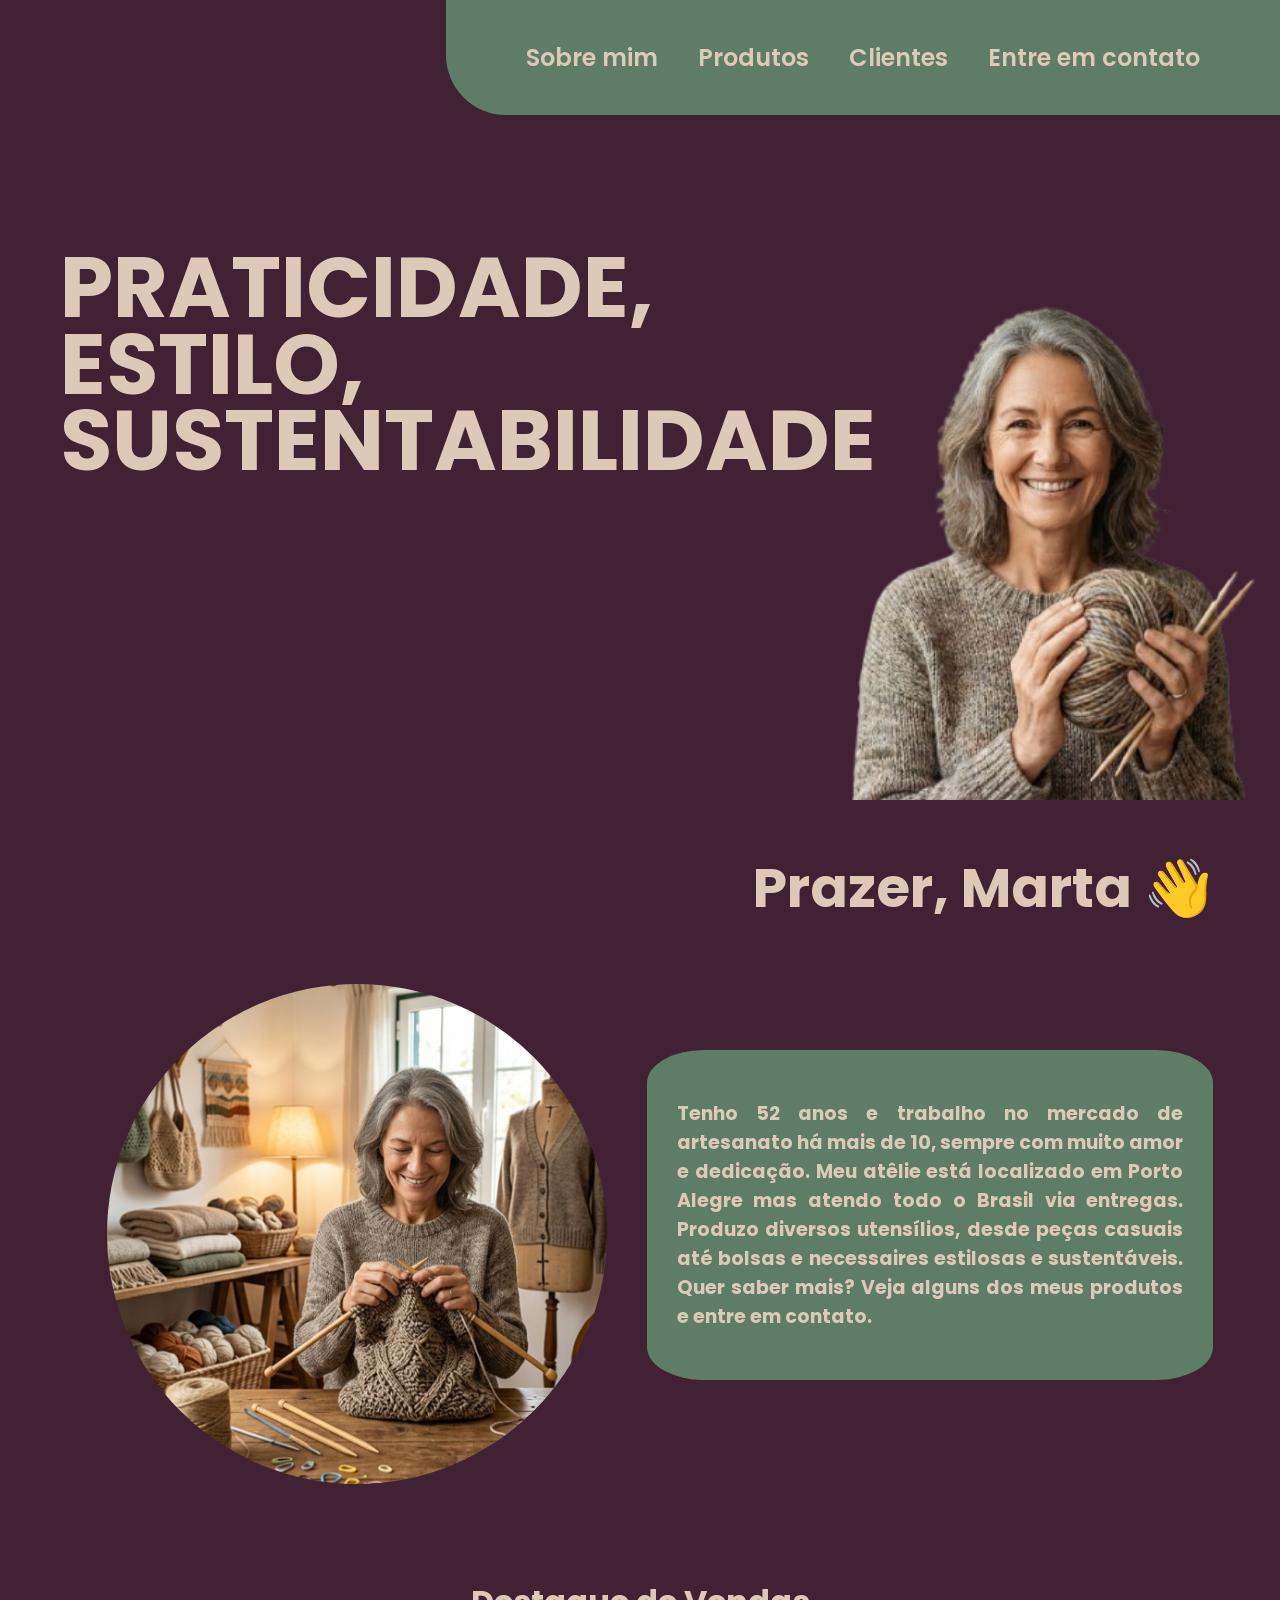
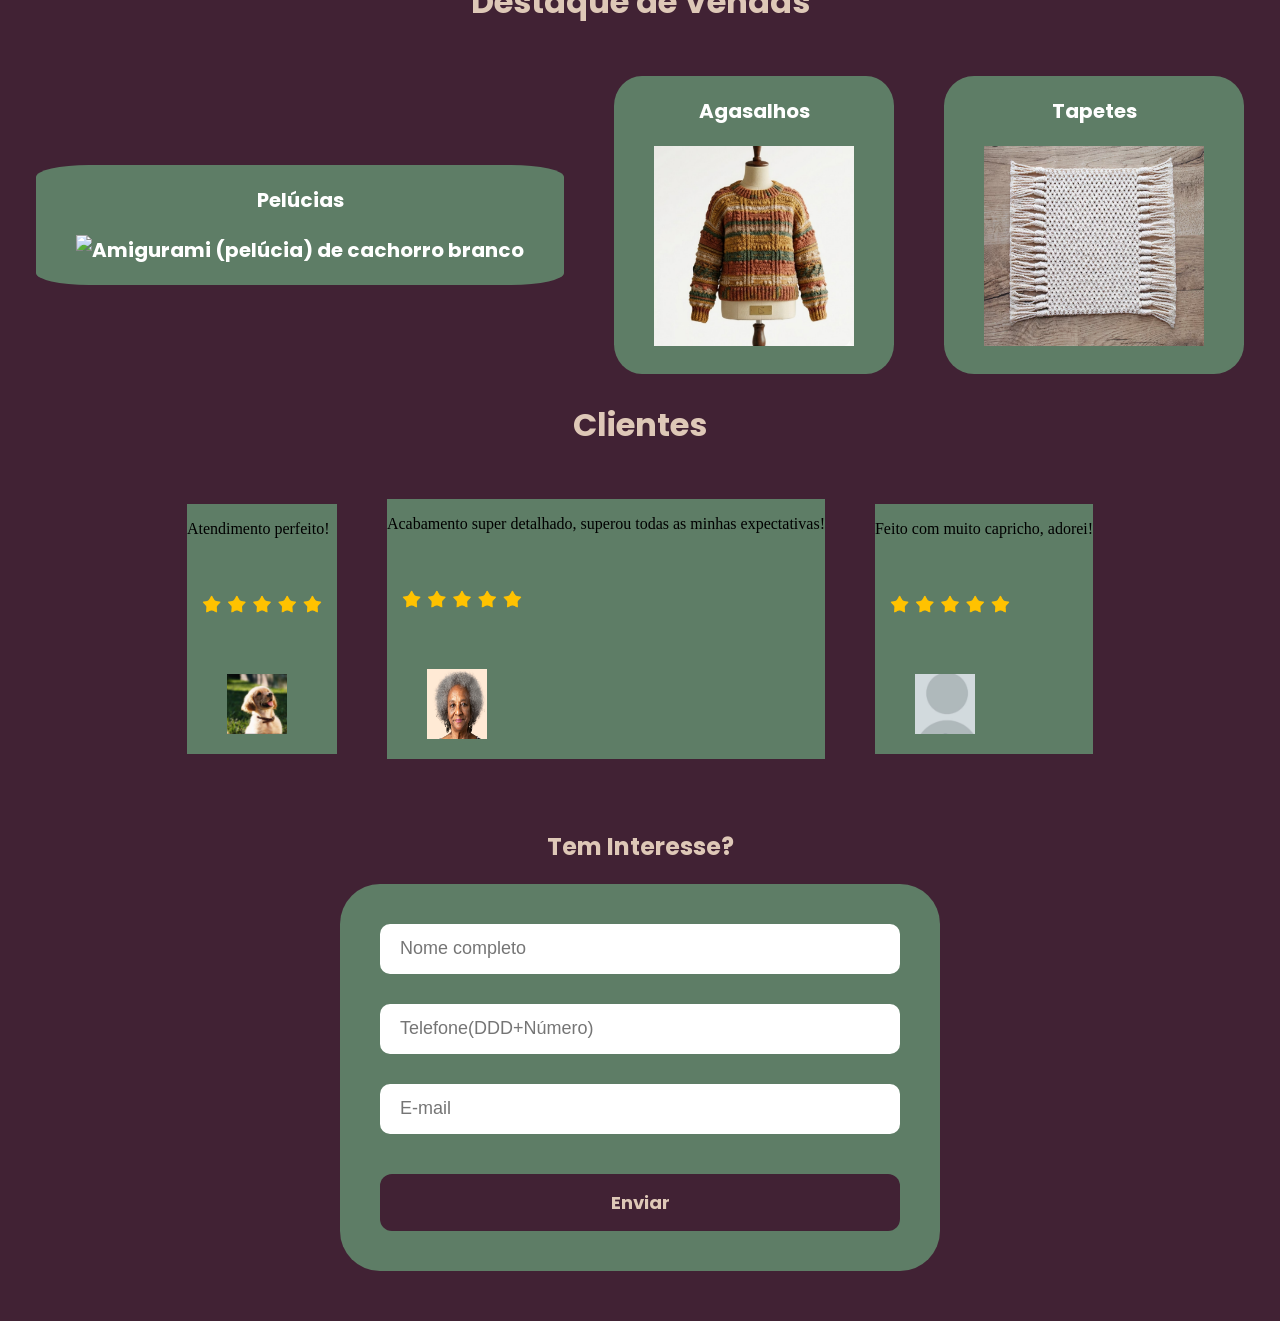
==== commit 5f7f47f0: "Add files via upload" ====
--- a/index.html
+++ b/index.html
@@ -104,9 +104,9 @@
         <h1>Tem Interesse?</h1>
         <div>
             <form action="#">
-                <input id="nome" type="text" placeholder="Nome completo">
-                <input id="telefone" type="number" placeholder="Telefone(DDD+Número)">
-                <input id="email" type="email" placeholder="E-mail">
+                <input id="nome" type="text" placeholder="Nome completo" required >
+                <input id="telefone" type="tel" placeholder="Telefone(DDD+Número)" required>
+                <input id="email" type="email" placeholder="E-mail" required>
                 <button>Enviar</button>
             </form>
         </div>
--- a/style.css
+++ b/style.css
@@ -170,45 +170,53 @@
     height: 60px;
 }
 
+/*  TEM INTERESSE?(Ainda to ajeitando ASS: Alexia)  */
+
 #contato {
-    background-color: #5E7D66 ;
-    width: 600px;
-    height: 400px;
-    border-radius: 20%;
-    text-align: center;
-    font-family: 'Poppins', sans-serif;
-    font-size: 24px;
+    background-color: transparent; 
+    width: 100%;             
+    max-width: 600px;        
+    margin: 50px auto;       
+    text-align: center; 
+    font-family: 'Poppins', sans-serif;
     color: #dec8b7;  
-
 }   
-
-/*  Ainda to ajeitando o forms  */
-
-form{
+#contato div {
+    background-color: #5E7D66; 
+    padding: 40px;
+    border-radius: 40px;
+}
+
+form {
     width: 100%;
-    height: 300px;
-    padding: 0%;
-    font-family: 'Poppins', sans-serif;
-    padding: 40px;
-    border-radius: 15px;
-    max-width: 600px;
-    width: 90%;
+    display: flex;
+    flex-direction: column;
+    gap: 15px;
+    margin: 0;
+    padding: 0;
+}
+input {
+    background-color: white;
+    width: 100%;
+    height: 50px; 
+    border-radius: 10px;
+    border: none;
+    margin-bottom: 15px;
+    padding-left: 20px;
+    font-size: 18px;
     box-sizing: border-box;
-    margin-top: 30px;
-    margin-bottom: 30px;
-    display: flex;
-    flex-direction: column;
-    align-items: center;
-}
-input{
-     background-color: #5E7D66 ;
-    width: 200px;
-    height: 200px;
-    border-radius: 20%;
-    text-align: center;
-    font-family: 'Poppins', sans-serif;
-    font-size: 64px;
-    background-color: aliceblue;
-    background-size: 70px;
-    color: #130902;  
+    text-align: left;
+}
+
+#contato button {
+    background-color: #412234;
+    color: #dec8b7;
+    border: none;
+    padding: 15px;
+    border-radius: 12px;
+    font-family: 'Poppins', sans-serif;
+    font-weight: bold;
+    font-size: 18px;
+    cursor: pointer;
+    margin-top: 10px;
 }
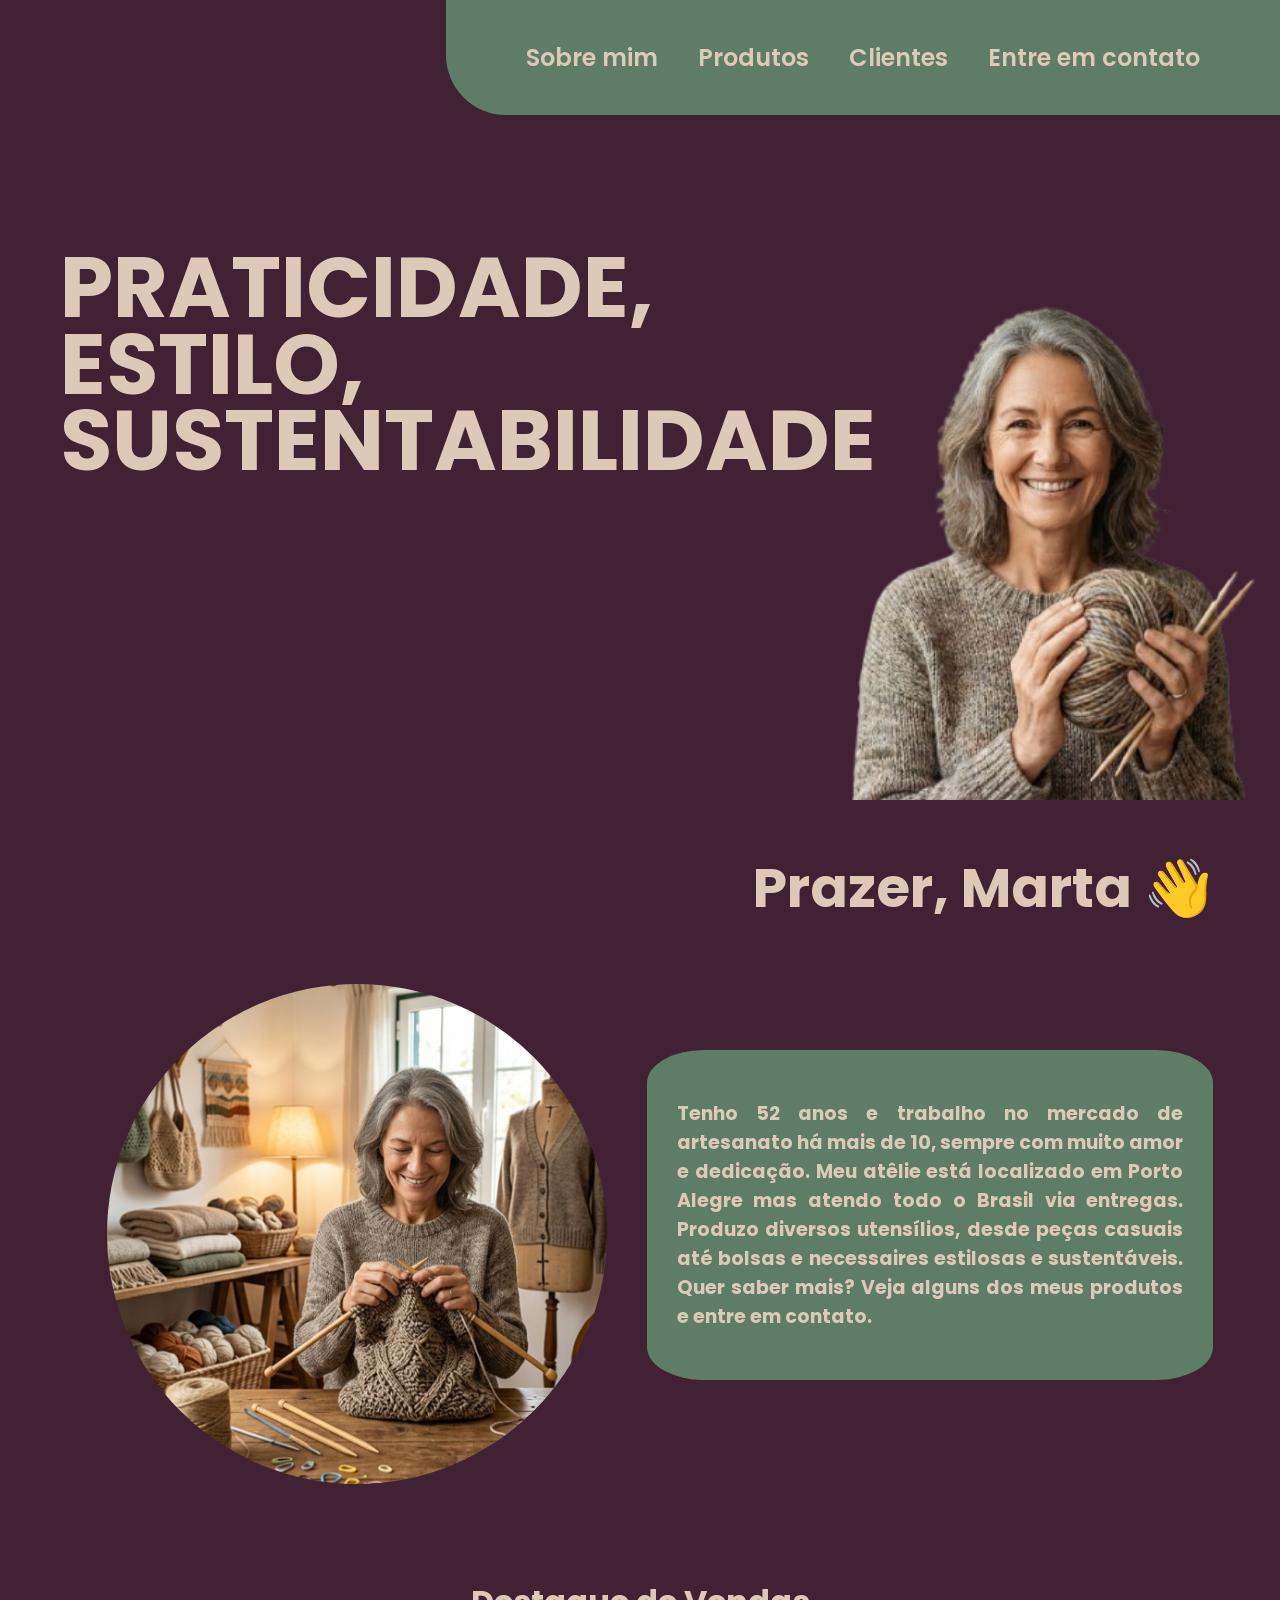
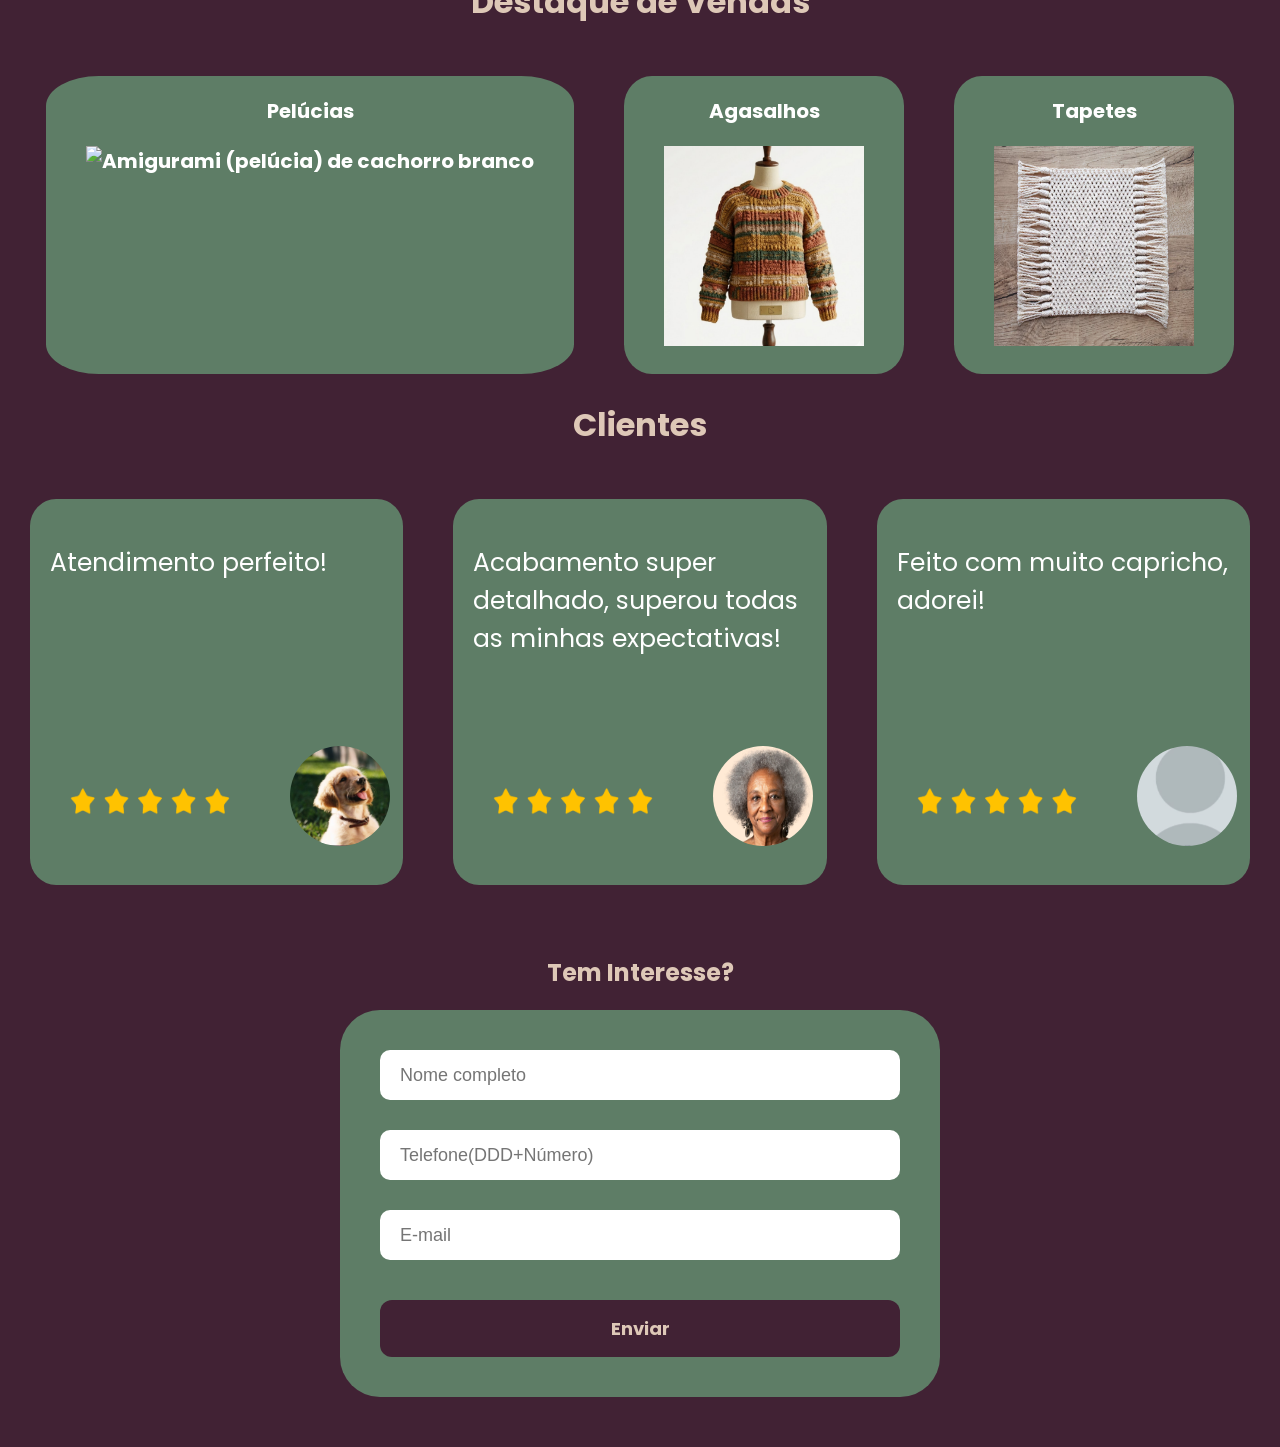
==== commit a502cee4: "Add files via upload Aula(19/03) - HTML & CSS" ====
--- a/index.html
+++ b/index.html
@@ -51,21 +51,22 @@
             <div class="card-produtos">
                 <figure>
                     <p>Pelúcias</p>
-                    <img id="pelucia" src="img/amigurumi.jpg" alt="Amigurami (pelúcia) de cachorro branco">
+                    <img class="product" id="pelucia" src="img/amigurumi.jpg" alt="Amigurami (pelúcia) de cachorro branco">
                 </figure>
             </div>
 
             <div class="card-produtos">
                 <figure>
                     <p>Agasalhos</p>
-                    <img id="blusa" src="img/sueter.png" alt="sueter de lã marrom, verde e branco, com algumas listras">
+                    <img class="product" id="blusa" src="img/sueter.png" alt="sueter de lã marrom, verde e branco, com algumas listras">
                 </figure>
             </div>
+
             
             <div class="card-produtos">
                 <figure>
                     <p>Tapetes</p>
-                    <img id="tapete" src="img/tapete.png" alt="tapete branco">
+                    <img class="product" id="tapete" src="img/tapete.png" alt="tapete branco">
                 </figure>
             </div>
         </div>
@@ -75,27 +76,39 @@
         <h2 class="vendas">Clientes</h2>
         <div id="container-depoimentos">
             <div class="card-clientes">
-                <p>Atendimento perfeito!</p>
-                <img class="estrelas" src="img/5 estrelas.png" alt="5 estrelas enfileiradas">
-                <figure>
-                    <img id="cachorro" src="img/cliente_1.png" alt="cachorro de pequeno porte com a lingua pra fora">
-                </figure>
+                <p class="review">Atendimento perfeito!</p>
+                <br>
+                <br>
+                <br>
+                <div class="review-star">
+                    <img class="estrelas" src="img/5 estrelas.png" alt="5 estrelas enfileiradas">
+                    <figure>
+                        <img class="user" src="img/cliente_1.png" alt="cachorro de pequeno porte com a lingua pra fora">
+                    </figure>
+                </div>
             </div>
 
             <div class="card-clientes">
-                <p>Acabamento super detalhado, superou todas as minhas expectativas!</p>
-                <img class="estrelas" src="img/5 estrelas.png" alt="5 estrelas enfileiradas">
-                <figure>
-                    <img id="senhora" src="img/cliente_2.png" alt="senhora de idade, negra, com cabelo branco sorrindo">
-                </figure>
+                <p class="review">Acabamento super detalhado, superou todas as minhas expectativas!</p>
+                <br>
+                <div class="review-star">
+                    <img class="estrelas" src="img/5 estrelas.png" alt="5 estrelas enfileiradas">
+                    <figure>
+                        <img class="user" src="img/cliente_2.png" alt="senhora de idade, negra, com cabelo branco sorrindo">
+                    </figure>
+                </div>
             </div>
 
             <div class="card-clientes">
-                <p>Feito com muito capricho, adorei!</p>
-                <img class="estrelas" src="img/5 estrelas.png" alt="5 estrelas enfileiradas">
-                <figure>
-                    <img id="desconhecido" src="img/cliente_3.png" alt="imagem de usuério desconhecido">
-                </figure>
+                <p class="review">Feito com muito capricho, adorei!</p>
+                <br>
+                <br>
+                <div class="review-star">
+                    <img class="estrelas" src="img/5 estrelas.png" alt="5 estrelas enfileiradas">
+                    <figure>
+                        <img class="user" src="img/cliente_3.png" alt="imagem de usuério desconhecido">
+                    </figure>
+                </div>
             </div>
         </div>
     </section>
--- a/style.css
+++ b/style.css
@@ -116,58 +116,56 @@
     display: flex;
     flex-direction: row;
     justify-content: center;
-    align-items: center;
     gap: 50px;
-
+    font-family: 'Poppins', sans-serif;
+    color: #fff;
 }
 
 .card-produtos {
-    color: #fff;
-    font-family: 'Poppins', sans-serif;
     font-size: 20px;
     font-weight: bold;
     text-align: center;
     background-color: #5E7D66;
     border-radius: 10%;
+    transition: 0.5s;
 }
 
 .card-clientes {
     background-color:#5E7D66;
-}
-
-#tapete {
-    width: 220px;
-    height: 200px;
-}
-
-#blusa {
+    font-size: 25px;
+    padding: 20px;
+    border-radius: 7%;
+    width: 250pt;
+    height: 260pt;
+    transition: 0.5s;
+}
+
+.card-clientes:hover,
+.card-produtos:hover {
+     scale: 1.1;
+     transition: 0.5s;
+}
+
+.review-star {
+    display: flex;
+    justify-content: space-between;
+    align-items: center;
+}
+
+.product {
     width: 200px;
     height: 200px;
 }
 
-#pelucia {
+.estrelas {
     width: 200px;
-    height: 200px;
-}
-
-.estrelas {
-    width: 150px;
+    height: 150px;
+}
+
+.user {
+    width: 100px;
     height: 100px;
-}
-
-#cachorro {
-    width: 60px;
-    height: 60px;
-}
-
-#senhora {
-    width: 60px;
-    height: 70px;
-}
-
-#desconhecido {
-    width: 60px;
-    height: 60px;
+    border-radius: 50%;
 }
 
 /*  TEM INTERESSE?(Ainda to ajeitando ASS: Alexia)  */
@@ -181,6 +179,7 @@
     font-family: 'Poppins', sans-serif;
     color: #dec8b7;  
 }   
+
 #contato div {
     background-color: #5E7D66; 
     padding: 40px;
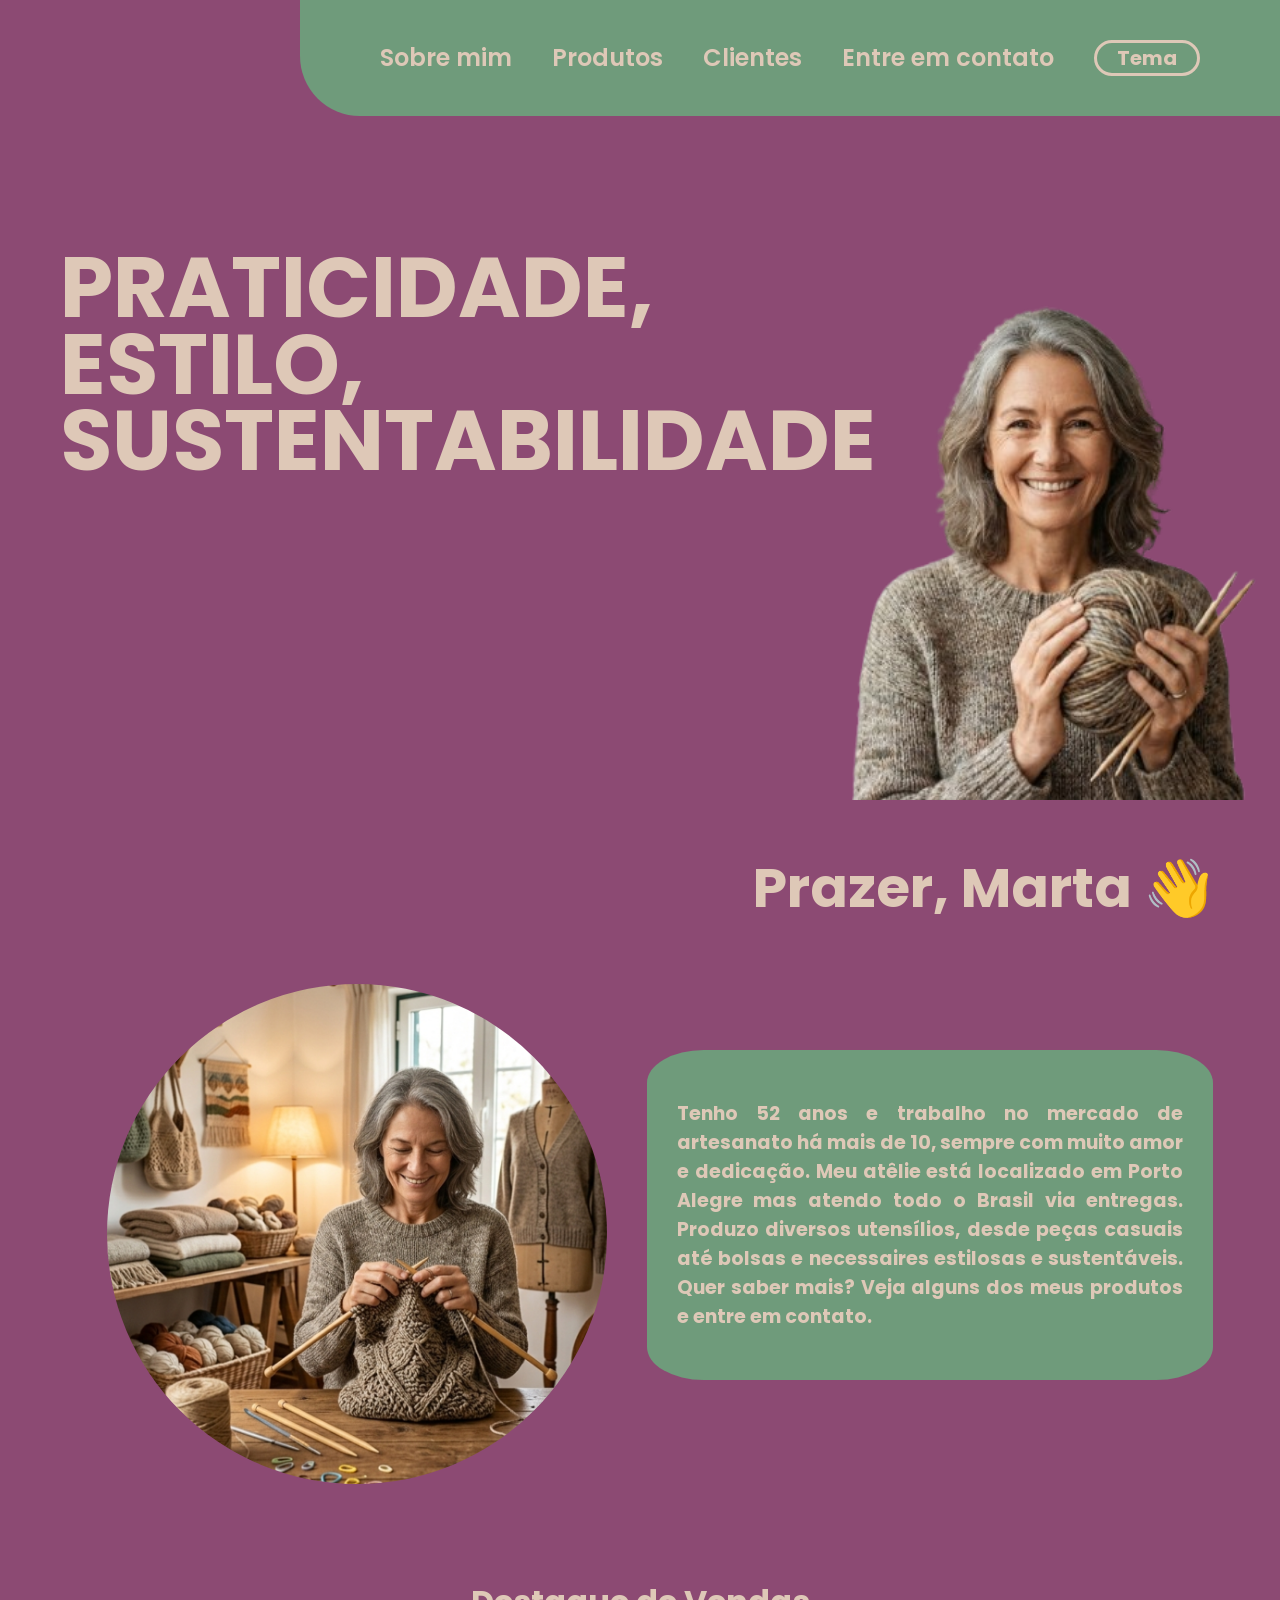
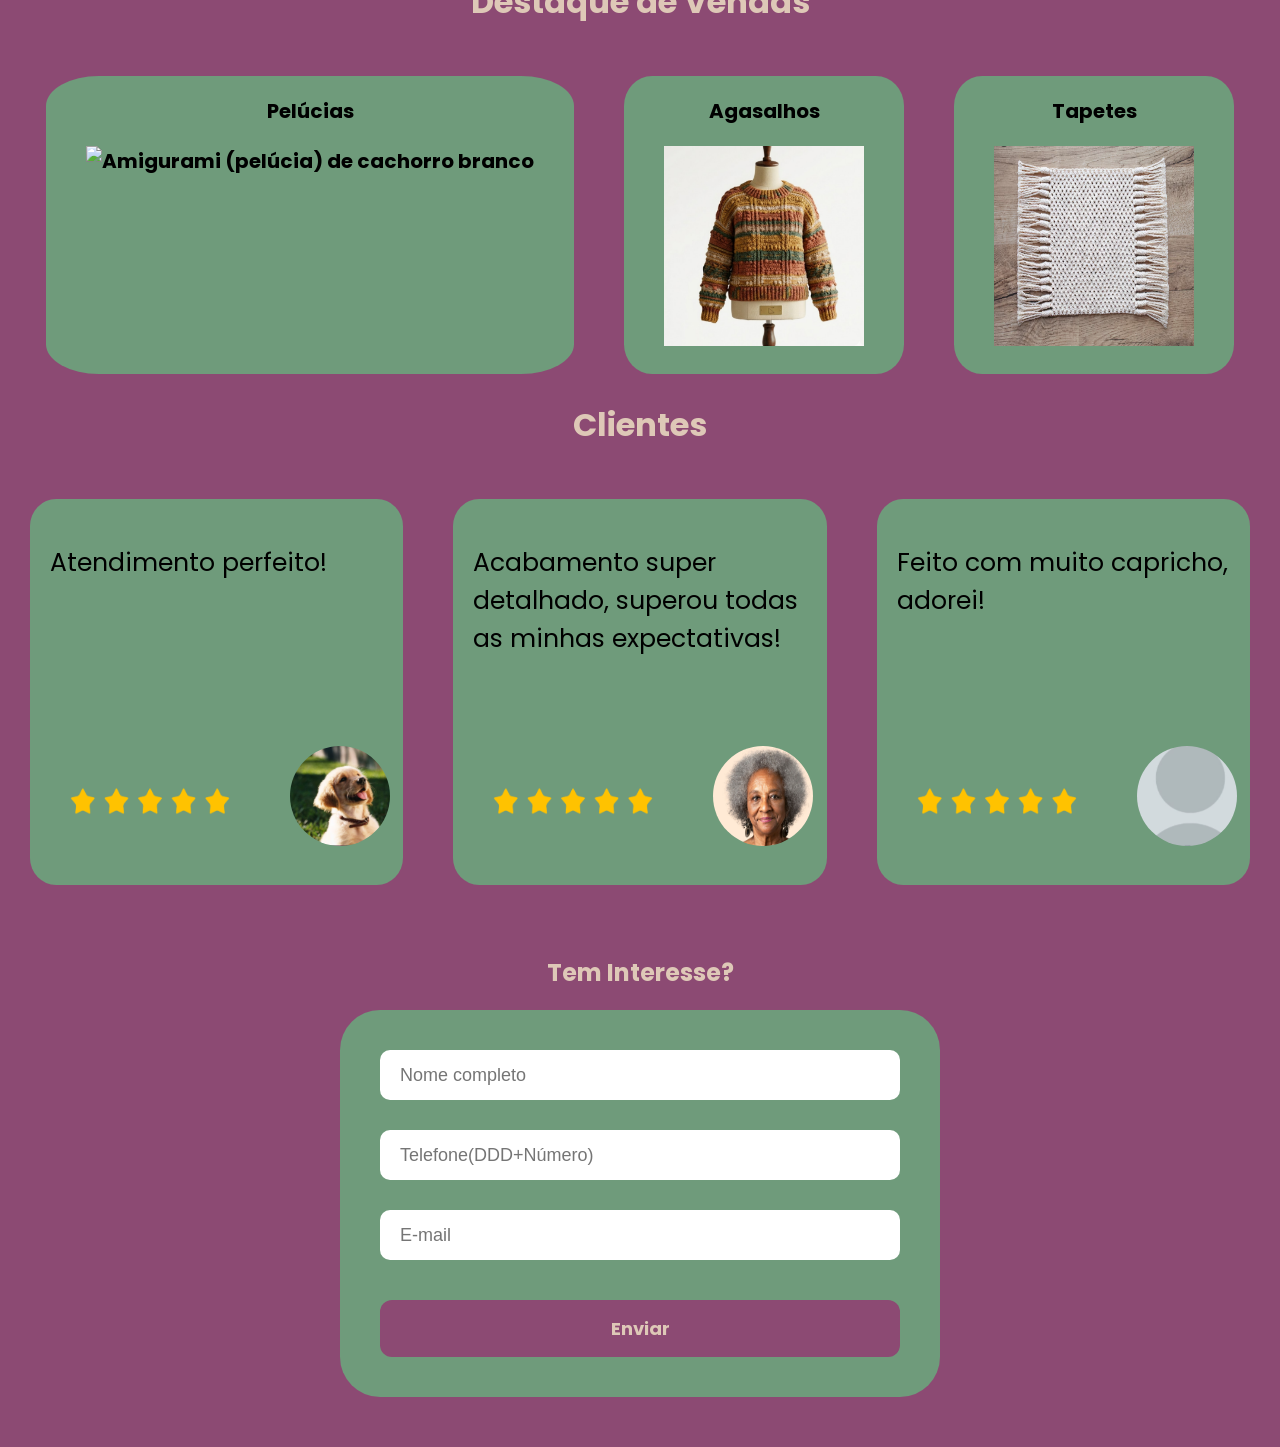
==== commit 28ea3df8: "ultimo-update(22/03) Adicionado light mode/dark mode + responsividade." ====
--- a/index.html
+++ b/index.html
@@ -1,11 +1,11 @@
 <!DOCTYPE html>
-<html lang="pt-br">
+<html lang="pt-br" class="light">
 
 <head>
     <link rel="stylesheet" href="style.css">
     <meta charset="UTF-8">
     <meta name="viewport" content="width=device-width, initial-scale=1.0">
-    <title>Site produtos Artesanais</title>
+    <title>Martelie</title>
 </head>
 
 <body>
@@ -15,6 +15,7 @@
             <a href="#produtos"> Produtos </a>
             <a href="#clientes"> Clientes </a>
             <a href="#contato"> Entre em contato </a>
+            <button id="toogle">Tema</button>
         </nav>
         <h1>PRATICIDADE,<br>
             ESTILO, <br>
--- a/style.css
+++ b/style.css
@@ -1,8 +1,22 @@
 @import url('https://fonts.googleapis.com/css2?family=Poppins:ital,wght@0,100;0,200;0,300;0,400;0,500;0,600;0,700;0,800;0,900;1,100;1,200;1,300;1,400;1,500;1,600;1,700;1,800;1,900&display=swap');
+
+:root {
+  --primary-color: #412234;
+  --secondary-color: #5E7D66;
+  --tertiary-color: #dec8b7;
+  --card-text: #fff;
+}
+
+.light {
+  --primary-color: #8c4a73;
+  --secondary-color: #6f9b7b;
+  --tertiary-color: #dec8b7;
+  --card-text: #000;
+}
 
 /* Entrada do site-- Alexia: ainda quebrei minha cabeça tentando centralizar a imagem, mas acho que é isso-- */
 body {
-    background-color: #412234;
+    background-color: var(--primary-color);
     margin: 0;
     display: flex;
     flex-direction: column;
@@ -10,7 +24,7 @@
 }
 
 .menu {
-    background-color: #5E7D66;
+    background-color: var(--secondary-color);
     padding: 40px 80px;
     border-radius: 0 0 0 60px;
     position: absolute;
@@ -22,11 +36,23 @@
 }
 
 .menu a {
-    color: #dec8b7;
+    color: var(--tertiary-color);
     text-decoration: none;
     font-family: 'Poppins', sans-serif;
     font-size: 24px;
     font-weight: 600;
+}
+
+.menu button {
+    font-family: 'Poppins', sans-serif;
+    font-size: 20px;
+    font-weight: bold;
+    border: var(--tertiary-color) 3px solid;
+    border-radius: 50px;
+    padding: 0 20px;
+    color: var(--tertiary-color);
+    background-color: var(--secondary-color);
+    cursor: pointer;
 }
 
 header {
@@ -42,7 +68,7 @@
 }
 
 header h1 {
-    color: #dec8b7;
+    color: var(--tertiary-color);
     font-family: 'Poppins', sans-serif;
     font-size: 85px;
     font-weight: 700;
@@ -69,7 +95,7 @@
 }
 
 h2 {
-    color: #dec8b7;
+    color: var(--tertiary-color);
     font-family: 'Poppins', sans-serif;
 }
 
@@ -93,8 +119,8 @@
     font-family: 'Poppins', sans-serif;
     font-size: 19px;
     text-align: justify;
-    color: #dec8b7;
-    background-color: #5E7D66;
+    color: var(--tertiary-color);
+    background-color: var(--secondary-color);
     width: 380pt;
     padding: 30px;
     margin-bottom: 50px;
@@ -118,20 +144,20 @@
     justify-content: center;
     gap: 50px;
     font-family: 'Poppins', sans-serif;
-    color: #fff;
+    color: var(--card-text);
 }
 
 .card-produtos {
     font-size: 20px;
     font-weight: bold;
     text-align: center;
-    background-color: #5E7D66;
+    background-color: var(--secondary-color);
     border-radius: 10%;
     transition: 0.5s;
 }
 
 .card-clientes {
-    background-color:#5E7D66;
+    background-color: var(--secondary-color);
     font-size: 25px;
     padding: 20px;
     border-radius: 7%;
@@ -177,11 +203,11 @@
     margin: 50px auto;       
     text-align: center; 
     font-family: 'Poppins', sans-serif;
-    color: #dec8b7;  
+    color: var(--tertiary-color);  
 }   
 
 #contato div {
-    background-color: #5E7D66; 
+    background-color: var(--secondary-color); 
     padding: 40px;
     border-radius: 40px;
 }
@@ -194,6 +220,7 @@
     margin: 0;
     padding: 0;
 }
+
 input {
     background-color: white;
     width: 100%;
@@ -208,8 +235,8 @@
 }
 
 #contato button {
-    background-color: #412234;
-    color: #dec8b7;
+    background-color: var(--primary-color);
+    color: var(--tertiary-color);
     border: none;
     padding: 15px;
     border-radius: 12px;
@@ -218,4 +245,221 @@
     font-size: 18px;
     cursor: pointer;
     margin-top: 10px;
+}
+
+/* Media Queries para Responsividade */
+
+@media (max-width: 768px) {
+    body {
+        align-items: stretch; /* Para ocupar toda largura */
+    }
+
+    .menu {
+        position: relative; /* Remover absolute para não sobrepor */
+        top: auto;
+        right: auto;
+        width: 100%;
+        padding: 20px;
+        gap: 20px;
+        flex-direction: row; /* Manter row, mas ajustar se necessário */
+        justify-content: center;
+        border-radius: 0;
+    }
+
+    .menu a {
+        font-size: 18px;
+    }
+
+    header {
+        height: auto; /* Ajustar altura */
+        align-items: center;
+        text-align: center;
+    }
+
+    header h1 {
+        font-size: 50px;
+        margin-top: 100px;
+        margin-left: 0;
+        text-align: center;
+    }
+
+    header figure img {
+        position: relative; /* Mudar para relative para centralizar */
+        bottom: auto;
+        right: auto;
+        width: 80%;
+        max-width: 600px;
+        margin: 20px auto;
+        display: block;
+    }
+
+    #box-sobre-mim {
+        flex-direction: column;
+        align-items: center;
+        text-align: center;
+    }
+
+    #box-sobre-mim,
+    #saudacoes {
+        font-size: 35px;
+        text-align: center;
+    }
+
+    #sobre-mim figure img {
+        width: 250px;
+        height: 250px;
+        margin-top: 20px;
+    }
+
+    #pitch {
+        width: 90%;
+        max-width: 400px;
+        font-size: 16px;
+        padding: 20px;
+        margin: 0 auto;
+    }
+
+    .vendas {
+        text-align: center;
+    }
+
+    #container-produtos, #container-depoimentos {
+        flex-direction: column;
+        gap: 30px;
+        align-items: center;
+    }
+
+    .card-produtos {
+        font-size: 18px;
+        width: 80%;
+        max-width: 300px;
+    }
+
+    .card-clientes {
+        width: 80%;
+        max-width: 300px;
+        height: auto;
+        font-size: 20px;
+        padding: 15px;
+        text-align: center;
+    }
+
+    .product {
+        width: 150px;
+        height: 150px;
+    }
+
+    .estrelas {
+        width: 150px;
+        height: 120px;
+    }
+
+    .user {
+        width: 80px;
+        height: 80px;
+    }
+
+    #contato {
+        max-width: 90%;
+        margin: 30px auto;
+        text-align: center;
+    }
+
+    #contato div {
+        padding: 20px;
+    }
+
+    input {
+        height: 40px;
+        font-size: 16px;
+        padding-left: 15px;
+    }
+
+    #contato button {
+        padding: 12px;
+        font-size: 16px;
+    }
+}
+
+@media (max-width: 480px) {
+    header {
+        align-items: center;
+        text-align: center;
+    }
+
+    header h1 {
+        font-size: 40px;
+        margin-top: 80px;
+        margin-left: 0;
+        text-align: center;
+    }
+
+    header figure img {
+        width: 90%;
+        max-width: 400px;
+        margin: 10px auto;
+    }
+
+    #box-sobre-mim,
+    #saudacoes {
+        font-size: 28px;
+        text-align: center;
+    }
+
+    #sobre-mim figure img {
+        width: 200px;
+        height: 200px;
+    }
+
+    #pitch {
+        width: 95%;
+        font-size: 14px;
+        padding: 15px;
+    }
+
+    .vendas {
+        font-size: 24px;
+    }
+
+    .card-produtos {
+        font-size: 16px;
+        width: 90%;
+        max-width: 250px;
+    }
+
+    .card-clientes {
+        width: 90%;
+        max-width: 250px;
+        font-size: 18px;
+        padding: 10px;
+    }
+
+    .product {
+        width: 120px;
+        height: 120px;
+    }
+
+    .estrelas {
+        width: 120px;
+        height: 100px;
+    }
+
+    .user {
+        width: 60px;
+        height: 60px;
+    }
+
+    #contato div {
+        padding: 15px;
+    }
+
+    input {
+        height: 35px;
+        font-size: 14px;
+    }
+
+    #contato button {
+        padding: 10px;
+        font-size: 14px;
+    }
 }
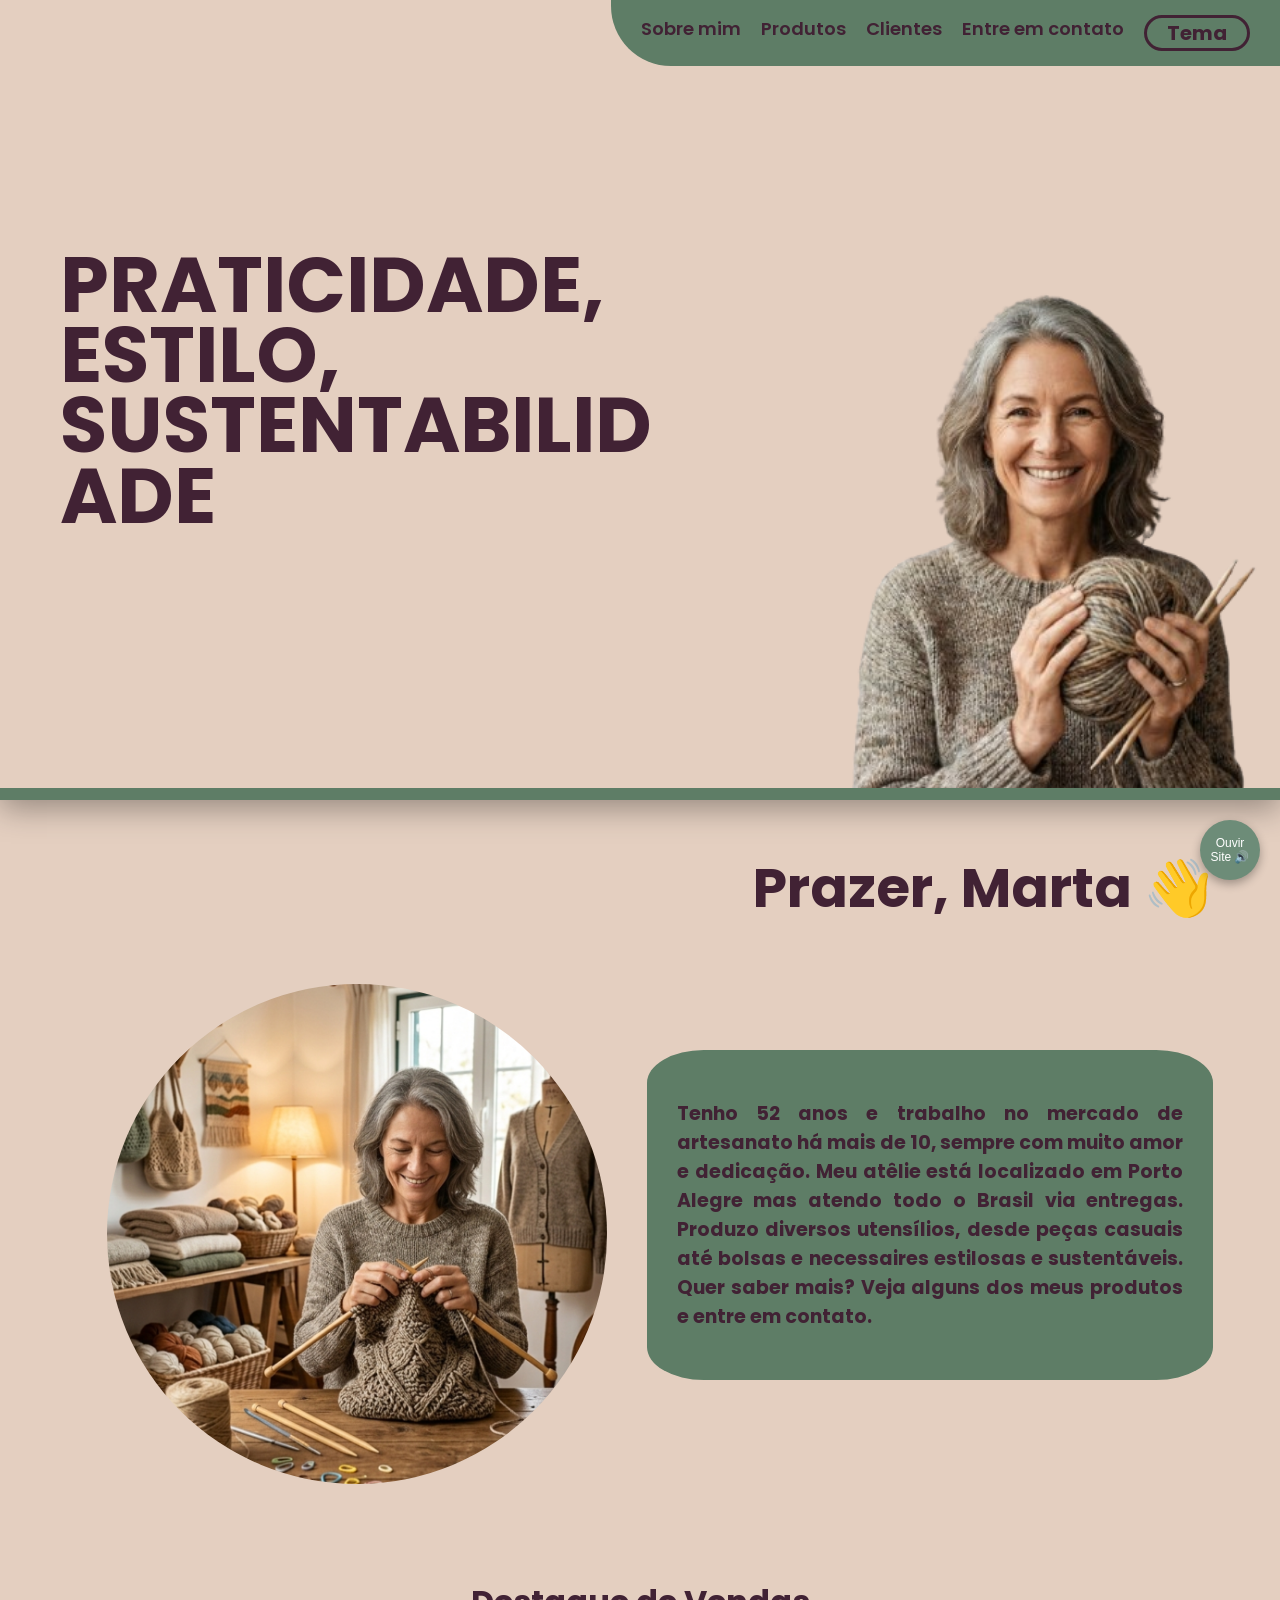
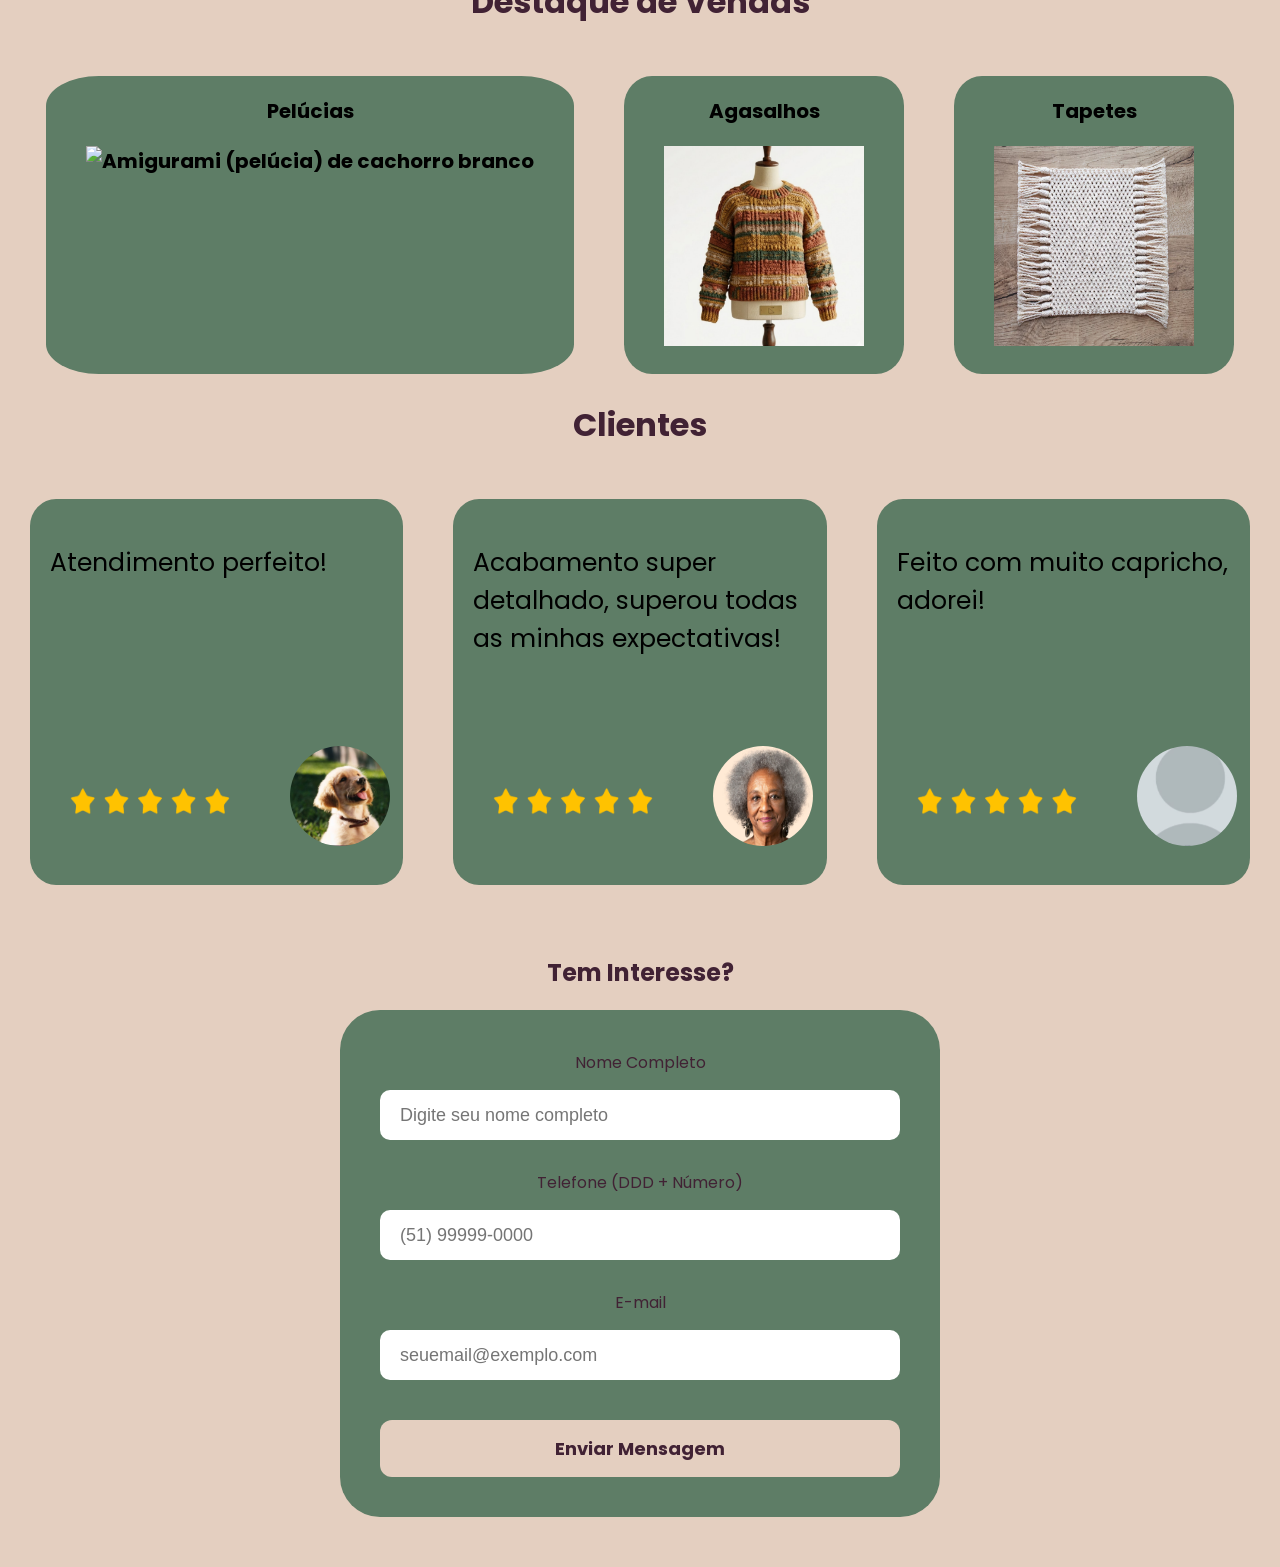
==== commit fcbce824: "Add files via upload" ====
--- a/index.html
+++ b/index.html
@@ -2,13 +2,22 @@
 <html lang="pt-br" class="light">
 
 <head>
-    <link rel="stylesheet" href="style.css">
     <meta charset="UTF-8">
     <meta name="viewport" content="width=device-width, initial-scale=1.0">
+    <meta name="author" content="Alexia Paré, Marcos Dias, Kauan Duarte, Pedro Henrique Brites">
+    <meta name="description" content="Martelie - Artesanato sustentável e acessórios exclusivos feitos à mão por Marta. Praticidade e estilo em Porto Alegre.">
+    <meta name="keywords" content="artesanato, marta, martelie, sustentabilidade, crochê, feito à mão, porto alegre">
+
+    <link rel="stylesheet" href="style.css">
     <title>Martelie</title>
+
+    <link href="https://fonts.googleapis.com/css2?family=Poppins:wght@400;600&display=swap" rel="stylesheet">
 </head>
 
 <body>
+     <div class="barra-acessibilidade">
+    <button id="ouvir" title="Ouvir Texto">Ouvir Site 🔊</button>
+</div>
     <header class="opções">
         <nav class="menu">
             <a href="#sobre-mim"> Sobre mim </a>
@@ -118,11 +127,19 @@
         <h1>Tem Interesse?</h1>
         <div>
             <form action="#">
-                <input id="nome" type="text" placeholder="Nome completo" required >
-                <input id="telefone" type="tel" placeholder="Telefone(DDD+Número)" required>
-                <input id="email" type="email" placeholder="E-mail" required>
-                <button>Enviar</button>
+               <label for="nome">Nome Completo</label>
+                <input id="nome" type="text" placeholder="Digite seu nome completo" required>
+                <label for="telefone">Telefone (DDD + Número)</label>
+                <input id="telefone" type="tel" placeholder="(51) 99999-0000" required>
+                <label for="email">E-mail</label>
+                <input id="email" type="email" placeholder="seuemail@exemplo.com" required>
+
+<button type="submit">Enviar Mensagem</button>
             </form>
+            <div id="mensagemSucesso" style="display: none;">
+                <h2>Seu contato foi enviado para Marta!</h2>
+                <p>Aguarde o contato nos próximos dias.🧶</p>
+            </div>
         </div>
     </section>
 
--- a/style.css
+++ b/style.css
@@ -8,9 +8,9 @@
 }
 
 .light {
-  --primary-color: #8c4a73;
-  --secondary-color: #6f9b7b;
-  --tertiary-color: #dec8b7;
+  --primary-color: #e4cfc0;
+  --secondary-color: #5E7D66;
+  --tertiary-color:  #412234;
   --card-text: #000;
 }
 
@@ -25,22 +25,25 @@
 
 .menu {
     background-color: var(--secondary-color);
-    padding: 40px 80px;
+    padding: 15px 30px;
     border-radius: 0 0 0 60px;
     position: absolute;
     top: 0;
     right: 0;
     display: flex;
-    gap: 40px;
-    z-index: 10;
+    flex-wrap: wrap;    
+    justify-content: flex-end;
+    gap: 20px;
+    z-index: 999;
 }
 
 .menu a {
     color: var(--tertiary-color);
     text-decoration: none;
     font-family: 'Poppins', sans-serif;
-    font-size: 24px;
+    font-size: 18px; 
     font-weight: 600;
+    white-space: nowrap; 
 }
 
 .menu button {
@@ -65,18 +68,25 @@
     box-sizing: border-box;
     position: relative;
     overflow: hidden;
+    border-bottom: 12px solid var(--secondary-color);
+    box-shadow: 0 8px 30px rgba(0, 0, 0, 0.35);
+    z-index: 5;
 }
 
 header h1 {
     color: var(--tertiary-color);
     font-family: 'Poppins', sans-serif;
-    font-size: 85px;
+    font-size: 78px;
     font-weight: 700;
     line-height: 0.9;
     text-transform: uppercase;
     text-align: left;
     margin-top: 250px;
     margin-left: 60px;
+    word-wrap: break-word;
+    position: relative;
+    z-index: 2;         
+    max-width: 50%; 
 }
 
 header figure img {
@@ -247,28 +257,67 @@
     margin-top: 10px;
 }
 
+#mensagemSucesso {
+    text-align: center;
+    padding: 20px;
+}
+
+#mensagemSucesso h2 {
+    color: var(--tertiary-color) !important; 
+    display: block !important;              
+    margin-bottom: 10px;
+    font-size: 2rem;
+}
+
+#mensagemSucesso p {
+    color: var(--tertiary-color);
+    font-size: 1.2rem;
+}
+/* Barra de Acessibilidade */
+.barra-acessibilidade {
+    position: fixed;
+    bottom: 20px;
+    right: 20px;
+    z-index: 9999;
+}
+
+.barra-acessibilidade button {
+    background-color: #6d8c78;
+    color: white;
+    border: none;
+    border-radius: 50%; 
+    width: 60px;
+    height: 60px;
+    cursor: pointer;
+    font-size: 12px;
+    box-shadow: 0 4px 10px rgba(0,0,0,0.3);
+    transition: 0.3s;
+    display: flex;
+    align-items: center;
+    justify-content: center;
+}
+
+.barra-acessibilidade button:hover {
+    transform: scale(1.1);
+    background-color: #5a7563;
+}
+
 /* Media Queries para Responsividade */
 
 @media (max-width: 768px) {
-    body {
-        align-items: stretch; /* Para ocupar toda largura */
-    }
-
     .menu {
-        position: relative; /* Remover absolute para não sobrepor */
-        top: auto;
+        position: relative;
+        width: 100%;
         right: auto;
-        width: 100%;
-        padding: 20px;
-        gap: 20px;
-        flex-direction: row; /* Manter row, mas ajustar se necessário */
         justify-content: center;
+        padding: 20px 10px;
+        gap: 15px;
         border-radius: 0;
     }
 
     .menu a {
-        font-size: 18px;
-    }
+    font-size: 14px; 
+}
 
     header {
         height: auto; /* Ajustar altura */
